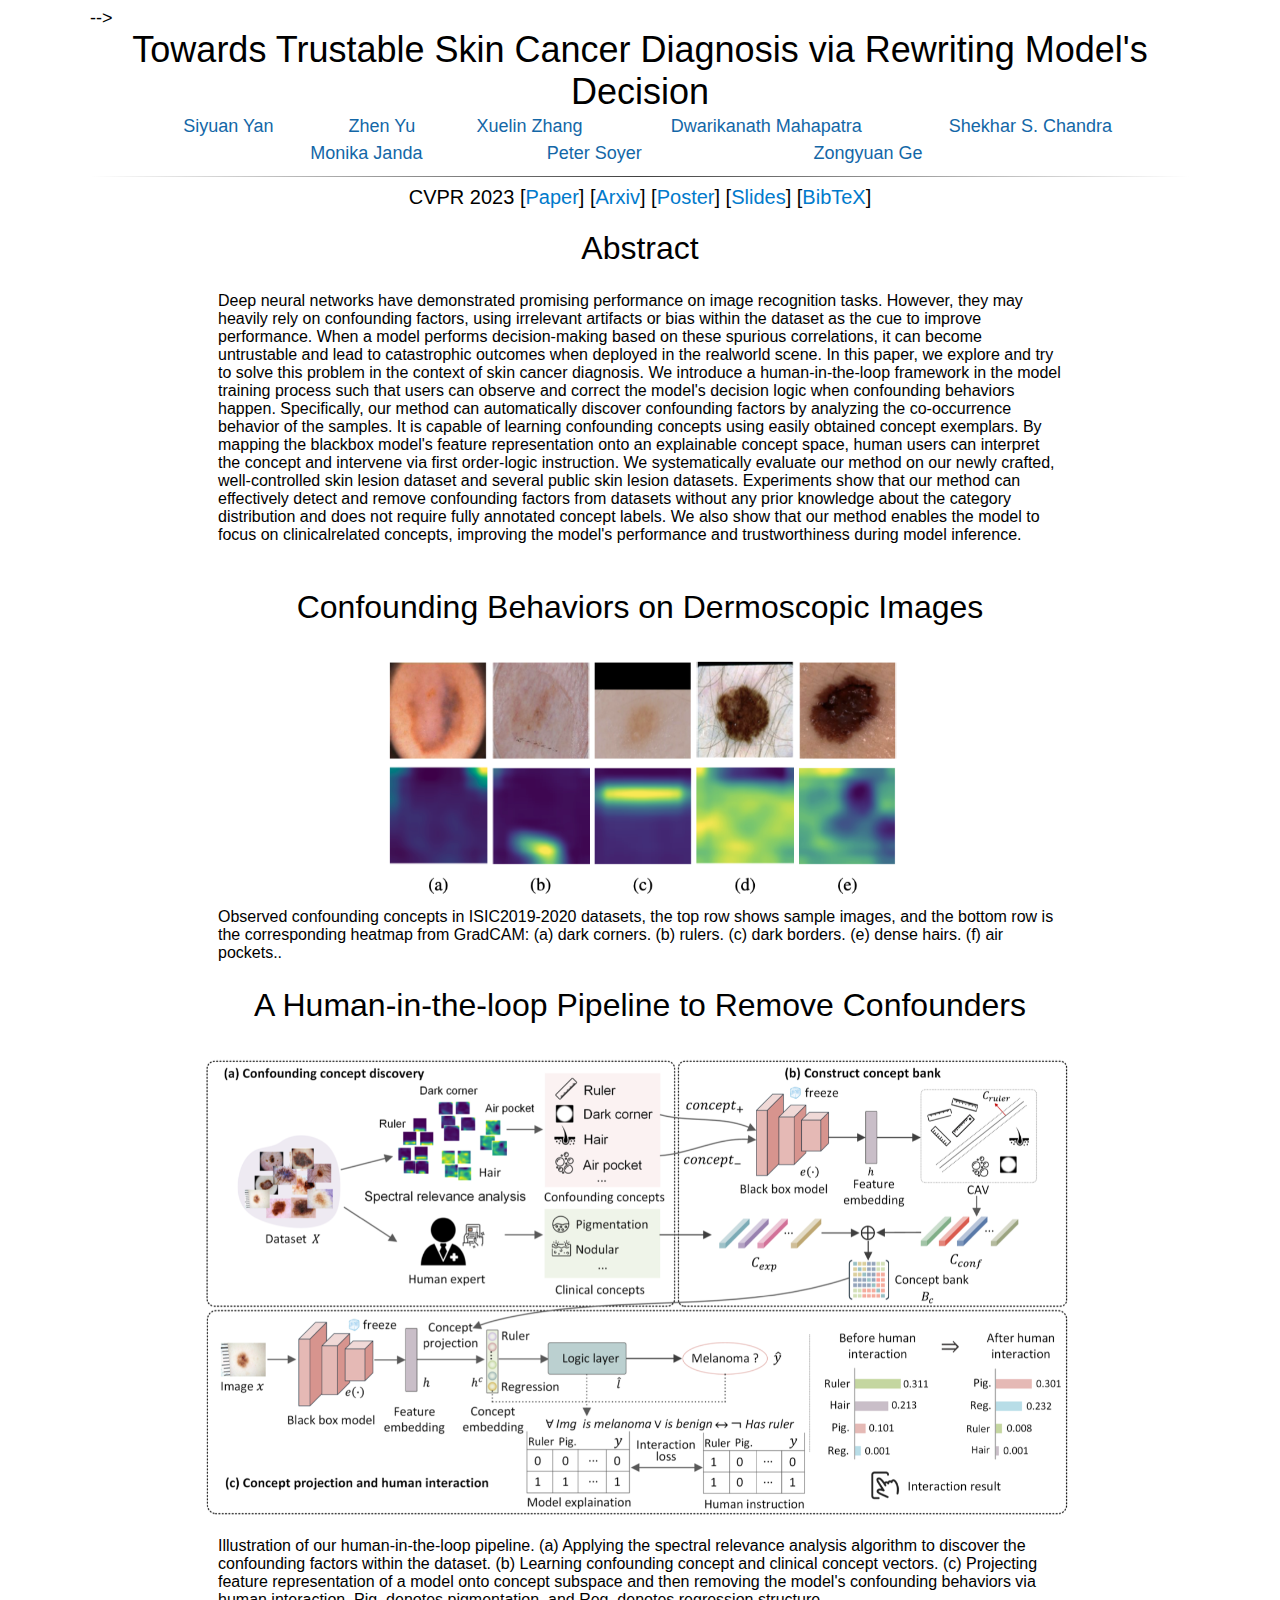
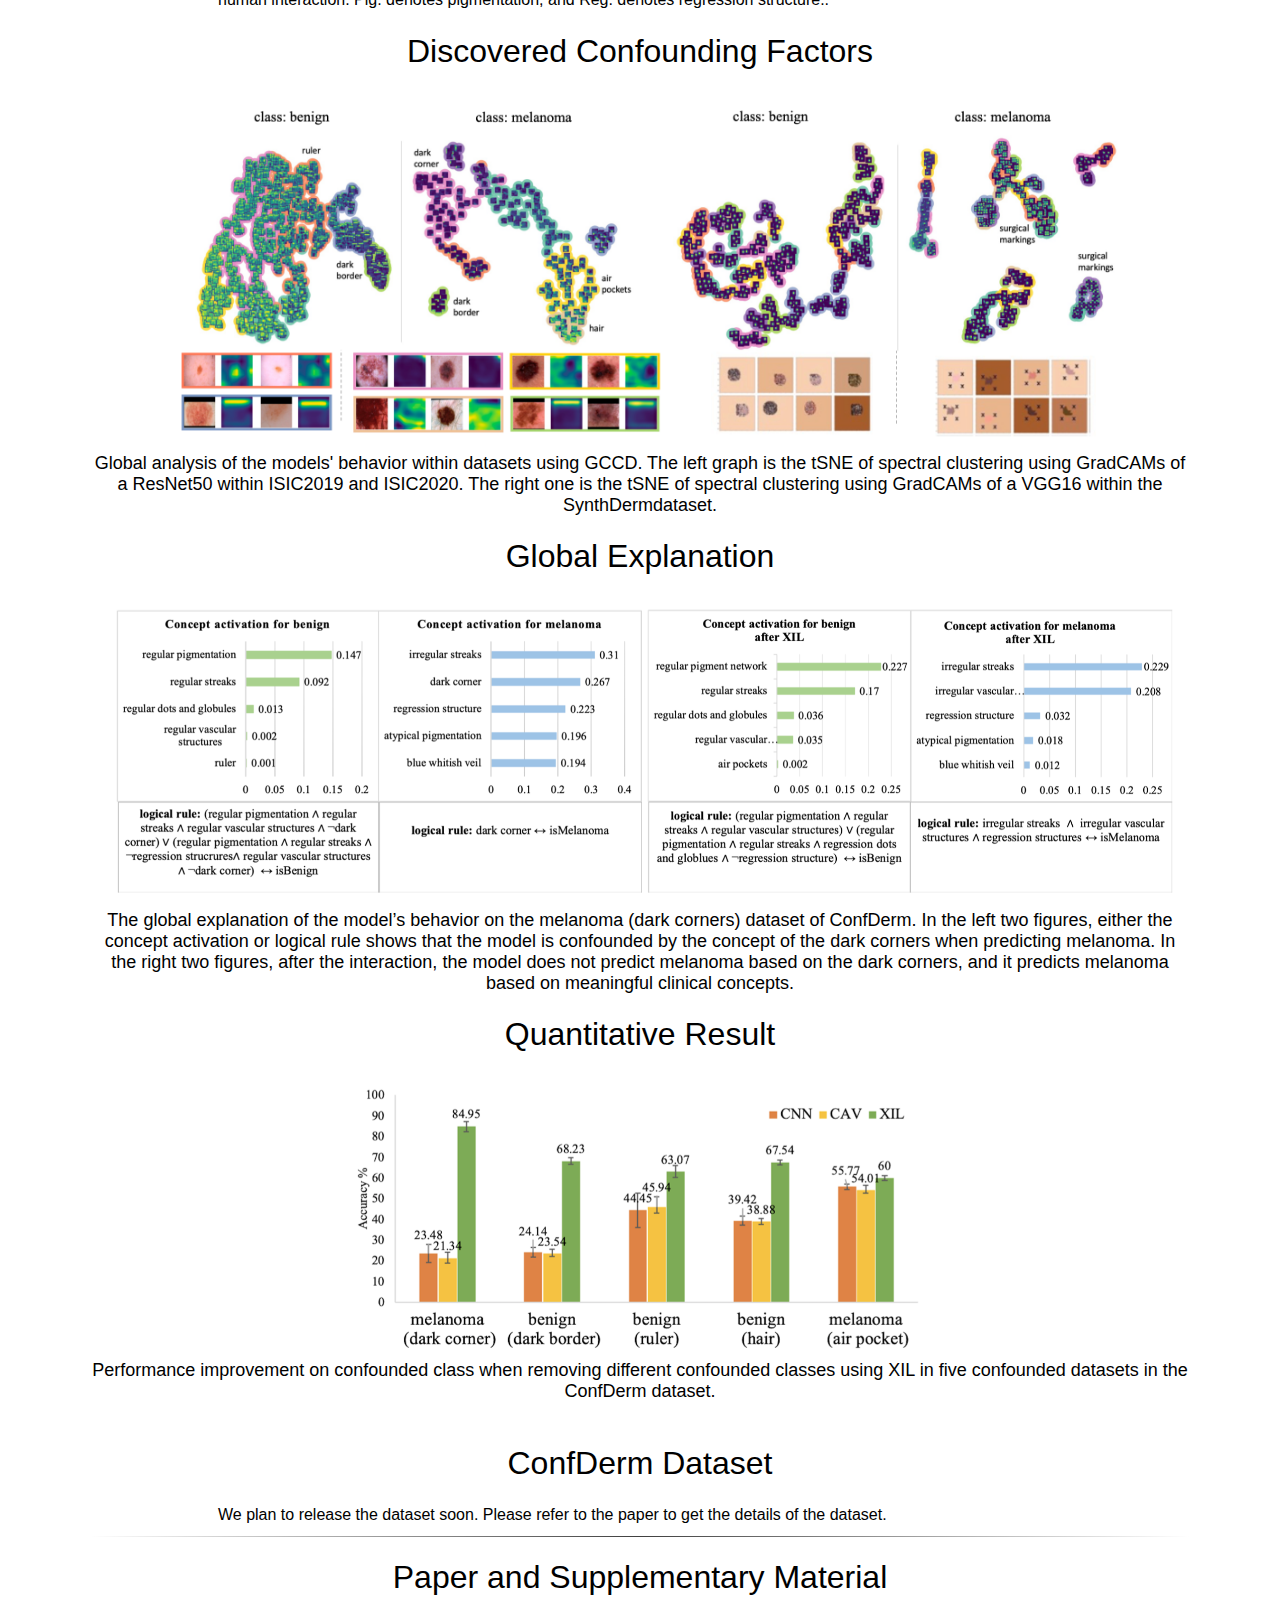
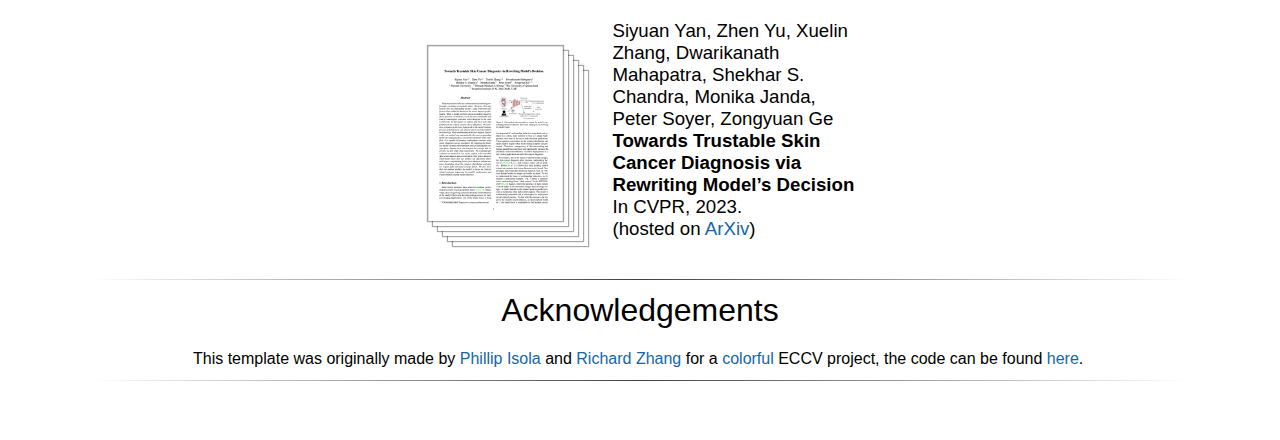
==== projects/trust_derm.html @ 6327bb04 "add" ====
<script src="http://www.google.com/jsapi" type="text/javascript"></script> 
<script type="text/javascript">google.load("jquery", "1.3.2");</script>

<style type="text/css">
	body {
		font-family: "HelveticaNeue-Light", "Helvetica Neue Light", "Helvetica Neue", Helvetica, Arial, "Lucida Grande", sans-serif; 
		font-weight:300;
		font-size:18px;
		margin-left: auto;
		margin-right: auto;
		width: 1100px;
	}
	
	h1 {
		font-size:32px;
		font-weight:300;
	}
	
	.disclaimerbox {
		background-color: #eee;		
		border: 1px solid #eeeeee;
		border-radius: 10px ;
		-moz-border-radius: 10px ;
		-webkit-border-radius: 10px ;
		padding: 20px;
	}

	video.header-vid {
		height: 140px;
		border: 1px solid black;
		border-radius: 10px ;
		-moz-border-radius: 10px ;
		-webkit-border-radius: 10px ;
	}
	
	img.header-img {
		height: 140px;
		border: 1px solid black;
		border-radius: 10px ;
		-moz-border-radius: 10px ;
		-webkit-border-radius: 10px ;
	}
	
	img.rounded {
		border: 1px solid #eeeeee;
		border-radius: 10px ;
		-moz-border-radius: 10px ;
		-webkit-border-radius: 10px ;
	}
	
	a:link,a:visited
	{
		color: #1367a7;
		text-decoration: none;
	}
	a:hover {
		color: #208799;
	}
	
	td.dl-link {
		height: 160px;
		text-align: center;
		font-size: 22px;
	}
	
	.layered-paper-big { /* modified from: http://css-tricks.com/snippets/css/layered-paper/ */
		box-shadow:
		0px 0px 1px 1px rgba(0,0,0,0.35), /* The top layer shadow */
		5px 5px 0 0px #fff, /* The second layer */
		5px 5px 1px 1px rgba(0,0,0,0.35), /* The second layer shadow */
		10px 10px 0 0px #fff, /* The third layer */
		10px 10px 1px 1px rgba(0,0,0,0.35), /* The third layer shadow */
		15px 15px 0 0px #fff, /* The fourth layer */
		15px 15px 1px 1px rgba(0,0,0,0.35), /* The fourth layer shadow */
		20px 20px 0 0px #fff, /* The fifth layer */
		20px 20px 1px 1px rgba(0,0,0,0.35), /* The fifth layer shadow */
		25px 25px 0 0px #fff, /* The fifth layer */
		25px 25px 1px 1px rgba(0,0,0,0.35); /* The fifth layer shadow */
		margin-left: 10px;
		margin-right: 45px;
	}

	.paper-big { /* modified from: http://css-tricks.com/snippets/css/layered-paper/ */
		box-shadow:
		0px 0px 1px 1px rgba(0,0,0,0.35); /* The top layer shadow */

		margin-left: 10px;
		margin-right: 45px;
	}


	.layered-paper { /* modified from: http://css-tricks.com/snippets/css/layered-paper/ */
		box-shadow:
		0px 0px 1px 1px rgba(0,0,0,0.35), /* The top layer shadow */
		5px 5px 0 0px #fff, /* The second layer */
		5px 5px 1px 1px rgba(0,0,0,0.35), /* The second layer shadow */
		10px 10px 0 0px #fff, /* The third layer */
		10px 10px 1px 1px rgba(0,0,0,0.35); /* The third layer shadow */
		margin-top: 5px;
		margin-left: 10px;
		margin-right: 30px;
		margin-bottom: 5px;
	}
	
	.vert-cent {
		position: relative;
		top: 50%;
		transform: translateY(-50%);
	}
	
	hr
	{
		border: 0;
		height: 1px;
		background-image: linear-gradient(to right, rgba(0, 0, 0, 0), rgba(0, 0, 0, 0.75), rgba(0, 0, 0, 0));
	}
</style>

<html>
<head>
	<title>Trust_Derm</title>

	
<!-- 	<meta content=" " property="og:description">
	<meta content=" " property="og:image">
	<meta content="SLT-Net" property="twitter:title">
	<meta content=" " property="twitter:description">
	<meta content=" " property="twitter:image">
	<meta property="og:type" content="website">
	<meta content="summary_large_image" name="twitter:card">
	<meta content="width=device-width, initial-scale=1" name="viewport">
	<link href="https://uploads-ssl.webflow.com/51e0d73d83d06baa7a00000f/css/matthewtancik.webflow.61cd4525b.min.css"
		rel="stylesheet" type="text/css">
 -->


<!-- 	<meta property="og:image" content="Path to my teaser.png"/> <!-- Facebook automatically scrapes this. Go to https://developers.facebook.com/tools/debug/ if you update and want to force Facebook to rescrape. -->

	<meta property="twitter:title" content="Towards Trustable Skin Cancer Diagnosis via Rewriting Model's Decision." />
	<meta property="twitter:description" content="A human-in-the-loop framework for trustworthy skin cancer diagnosis." /> -->
	<!-- Get from Google Analytics -->
	<!-- Global site tag (gtag.js) - Google Analytics -->
	<script async src=""></script> 
	<script>
		window.dataLayer = window.dataLayer || [];
		function gtag(){dataLayer.push(arguments);}
		gtag('js', new Date());

		gtag('config', 'UA-75863369-6');
	</script>
</head>

<body>
	<br>
	<center>
		<span style="font-size:36px">Towards Trustable Skin Cancer Diagnosis via Rewriting Model's Decision</span>
		<table align=center width=1000px>
			<table align=center width=1000px>
				<tr>
					<td align=center width=20px>
						<center>
							<span style="font-size:18px"><a href="https://scholar.google.com.au/citations?view_op=list_works&hl=en&hl=en&user=GaHzugoAAAAJ">Siyuan Yan</a></span>
						</center>
					</td>
					<td align=center width=20px>
						<center>
							<span style="font-size:18px"><a href="https://scholar.google.com/citations?user=9keYqYsAAAAJ&hl=en">Zhen Yu</a></span>
						</center>
					</td>
					<td align=center width=20px>
						<center>
							<span style="font-size:18px"><a href="https://www.researchgate.net/profile/Xuelin-Zhang-12">Xuelin Zhang</a></span>
						</center>
					</td>
					<td align=center width=20px>
						<center>
							<span style="font-size:18px"><a href="https://scholar.google.com.au/citations?user=j5K7HPoAAAAJ&hl=en">Dwarikanath Mahapatra</a></span>
						</center>
					</td>
					<td align=center width=20px>
						<center>
							<span style="font-size:18px"><a href="https://scholar.google.com.au/citations?user=tKe_olQAAAAJ&hl=en">Shekhar S. Chandra</a></span>
						</center>
					</td>
				</tr>
			</table>
			<table align=center width=800>
				<tr>
					<td align=center width=20px>
						<center>
							<span style="font-size:18px"><a href="https://scholar.google.com.au/citations?user=dJmvfEMAAAAJ&hl=en">Monika Janda</a></span>
						</center>
					</td>
						<td align=center width=20px>
						<center>
							<span style="font-size:18px"><a href="https://scholar.google.com.au/citations?user=PyM9YoAAAAAJ&hl=en">Peter Soyer</a></span>
						</c
					</td>
					<td align=center width=20px>
						<center>
							<span style="font-size:18px"><a href="https://scholar.google.com.au/citations?user=Q0gUrcIAAAAJ&hl=en">Zongyuan Ge</a></span>
						</center>
					</td>				
				</tr>
			</table>
				<hr>


		<!--------------------- links --------------------->
    <div class="gap-10"></div>

 <!--    <center>
    <span style="font-size:20px">
      <b>CVPR 2023</b>

      [<a href="https://arxiv.org/pdf/2303.00885.pdf" target="_blank" style=" color:#007acc">Paper</a>]
      [<a href="https://arxiv.org/pdf/2303.00885.pdf" target="_blank" style=" color:#007acc">Arxiv</a>]

      [<a href=" " target="_blank"style=" color:#007acc">Poster</a>]

      [<a href=""target="_blank"style=" color:#007acc">Slides</a>]

      [<a href="" target="_blank" style=" color:#007acc">BibTeX</a>]


    </span>
    <div class="gap-20"></div>
    </center> -->
<style>
    .gap {
        margin-right: 0px;
    }
</style>
    
    
    <center>
    <span style="font-size:20px">
      <b>CVPR 2023</b>
       <span class="gap"></span>
      [<a href="https://arxiv.org/pdf/2303.00885.pdf" target="_blank" style="color:#007acc">Paper</a>]
   <span class="gap"></span>
      [<a href="https://arxiv.org/pdf/2303.00885.pdf" target="_blank" style="color:#007acc">Arxiv</a>]
       <span class="gap"></span>
      [<a href="" target="_blank" style="color:#007acc">Poster</a>]
       <span class="gap"></span>
      [<a href="" target="_blank" style="color:#007acc">Slides</a>]
       <span class="gap"></span>
       [<a href="./resources/bibtex.txt" target="_blank" style=" color:#007acc">BibTeX</a>]
    </span>
    <div class=".gap"></div>
</center>



	</center>



	<table align=center width=850px>
		<center><h1>Abstract</h1></center>
		<tr>
			<td>
				Deep neural networks have demonstrated promising performance on image recognition tasks. However, they may
				heavily rely on confounding factors, using irrelevant artifacts or bias within the dataset as the cue to improve performance. When a model performs decision-making based on
				these spurious correlations, it can become untrustable and
				lead to catastrophic outcomes when deployed in the realworld scene. In this paper, we explore and try to solve this
				problem in the context of skin cancer diagnosis. We introduce a human-in-the-loop framework in the model training
				process such that users can observe and correct the model's
				decision logic when confounding behaviors happen. Specifically, our method can automatically discover confounding
				factors by analyzing the co-occurrence behavior of the samples. It is capable of learning confounding concepts using
				easily obtained concept exemplars. By mapping the blackbox model's feature representation onto an explainable concept space, human users can interpret the concept and intervene via first order-logic instruction. We systematically
				evaluate our method on our newly crafted, well-controlled
				skin lesion dataset and several public skin lesion datasets.
				Experiments show that our method can effectively detect
				and remove confounding factors from datasets without any
				prior knowledge about the category distribution and does
				not require fully annotated concept labels. We also show
				that our method enables the model to focus on clinicalrelated concepts, improving the model's performance and
				trustworthiness during model inference.
			</td>
		</tr>
	</table>
	<br>


	<center><h1>Confounding Behaviors on Dermoscopic Images</h1></center>
	<center>
		<table align=center width=850px>
			<tr>
				<td width=260px>
					<center>
						<img class="round" style="width:550px" src="./images/motivation.png"/>
					</center>
				</td>
			</tr>
		</table>
		<table align=center width=850px>
			<tr>
				<td>
				Observed confounding concepts in ISIC2019-2020 datasets, the top row shows sample images, and the bottom row is the corresponding heatmap from GradCAM: (a) dark corners. (b) rulers. (c) dark borders. (e) dense hairs. (f) air pockets..	
				</td>
			</tr>
		</table>
	</center>

	<center><h1>A Human-in-the-loop Pipeline to Remove Confounders</h1></center>
	<center>
		<table align=center width=850px>
			<tr>
				<td width=260px>
					<center>
						<img class="round" style="width:900px" src="./images/method.png"/>
					</center>
				</td>
			</tr>
		</table>
		<table align=center width=850px>
			<tr>
				<td>
				Illustration of our human-in-the-loop pipeline. (a) Applying the spectral relevance analysis algorithm to discover the confounding factors within the dataset. (b) Learning confounding concept and clinical concept vectors. (c) Projecting feature representation of a model onto concept subspace and then removing the model's confounding behaviors via human interaction. Pig. denotes pigmentation, and Reg. denotes regression structure..	
				</td>
			</tr>
		</table>
	</center>
	
	<center><h1>Discovered Confounding Factors</h1></center>
	<center>
		<table align=center width=850px>
			<tr>
				<td width=260px>
					<center>
						<img class="round" style="width:1000px" src="./images/gcdd1.png"/>
					</center>
				</td>
			</tr>
		</table>
			<tr>
				<td>
				Global analysis of the models' behavior within datasets using GCCD. The left graph is the tSNE of spectral clustering using GradCAMs of a ResNet50 within ISIC2019 and ISIC2020. The right one is the tSNE of spectral clustering using GradCAMs of a VGG16 within the SynthDermdataset.
				</td>
			</tr>

	</center>


		<center><h1>Global Explanation</h1></center>
	<center>
		<table align=center width=850px>
			<tr>
				<td width=260px>
					<center>
						<img class="round" style="width:1100px" src="./images/exp1.png"/>
					</center>
				</td>
			</tr>
		</table>
			<tr>
				<td>
				The global explanation of the model’s behavior on the melanoma (dark corners) dataset of ConfDerm. In the left two figures, either the concept activation or logical rule shows that the model is confounded by the concept of the dark corners when predicting melanoma. In the right two figures, after the interaction, the model does not predict melanoma based on the dark corners, and it predicts melanoma based on meaningful clinical concepts.
				</td>
			</tr>

	</center>

		<center><h1>Quantitative Result</h1></center>
	<center>
		<table align=center width=750px>
			<tr>
				<td width=260px>
					<center>
						<img class="round" style="width:600px" src="./images/exp2.png"/>
					</center>
				</td>
			</tr>
		</table>
			<tr>
				<td>
				Performance improvement on confounded class when removing different confounded classes using XIL in five confounded datasets in the ConfDerm dataset.
				</td>
			</tr>

	</center>





	<br>
<!-- 	<hr> -->
	<center><h1>ConfDerm Dataset</h1></center>
		</table>
		<table align=center width=850px>
			<tr>
				<td>
					 We plan to release the dataset soon. Please refer to the paper to get the details of the dataset.
				</td>
			</tr>
		</table>
	</center>

<hr>

	<table align=center width=450px>
		<center><h1>Paper and Supplementary Material</h1></center>
		<tr>
			<td><a href=""><img class="layered-paper-big" style="height:175px" src="./resources/paper.png"/></a></td>
			<td><span style="font-size:14pt">Siyuan Yan, Zhen Yu, Xuelin Zhang, Dwarikanath Mahapatra, Shekhar S. Chandra, Monika Janda, Peter Soyer, Zongyuan Ge<br>
				<b>Towards Trustable Skin Cancer Diagnosis via Rewriting Model’s Decision</b><br>
				In CVPR, 2023.<br>
				(hosted on <a href="https://arxiv.org/pdf/2303.00885.pdf">ArXiv</a>)<br>
				<!-- (<a href="./resources/camera-ready.pdf">camera ready</a>)<br> -->
				<span style="font-size:4pt"><a href=""><br></a>
				</span>
			</td>
		</tr>
	</table>
	<br>


<hr>
	<table align=center width=900px>
		<tr>
			<td width=400px>
				<left>
					<center><h1>Acknowledgements</h1></center>
					This template was originally made by <a href="http://web.mit.edu/phillipi/">Phillip Isola</a> and <a href="http://richzhang.github.io/">Richard Zhang</a> for a <a href="http://richzhang.github.io/colorization/">colorful</a> ECCV project, the code can be found <a href="https://github.com/richzhang/webpage-template">here</a>.
				</left>
			</td>
		</tr>
	</table>
	
	<hr>	
	<br>

<br>
</body>
</html>
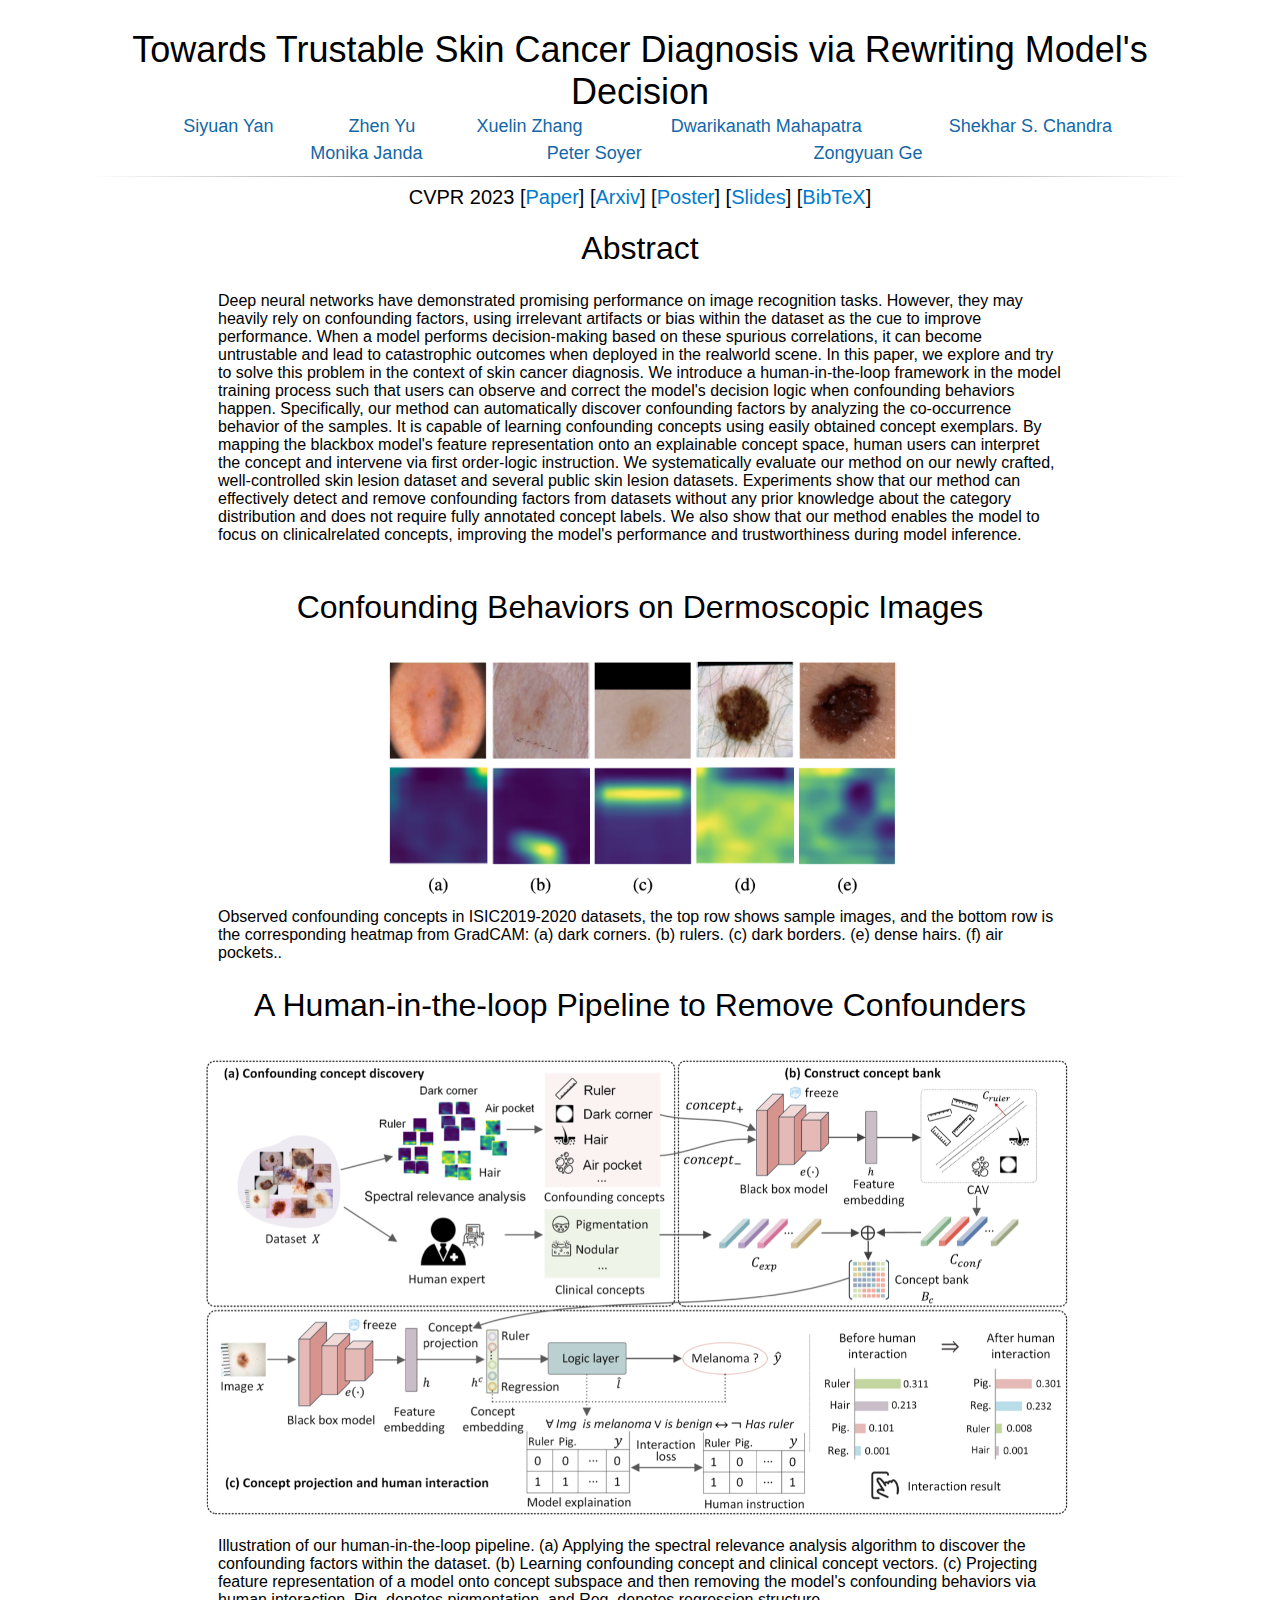
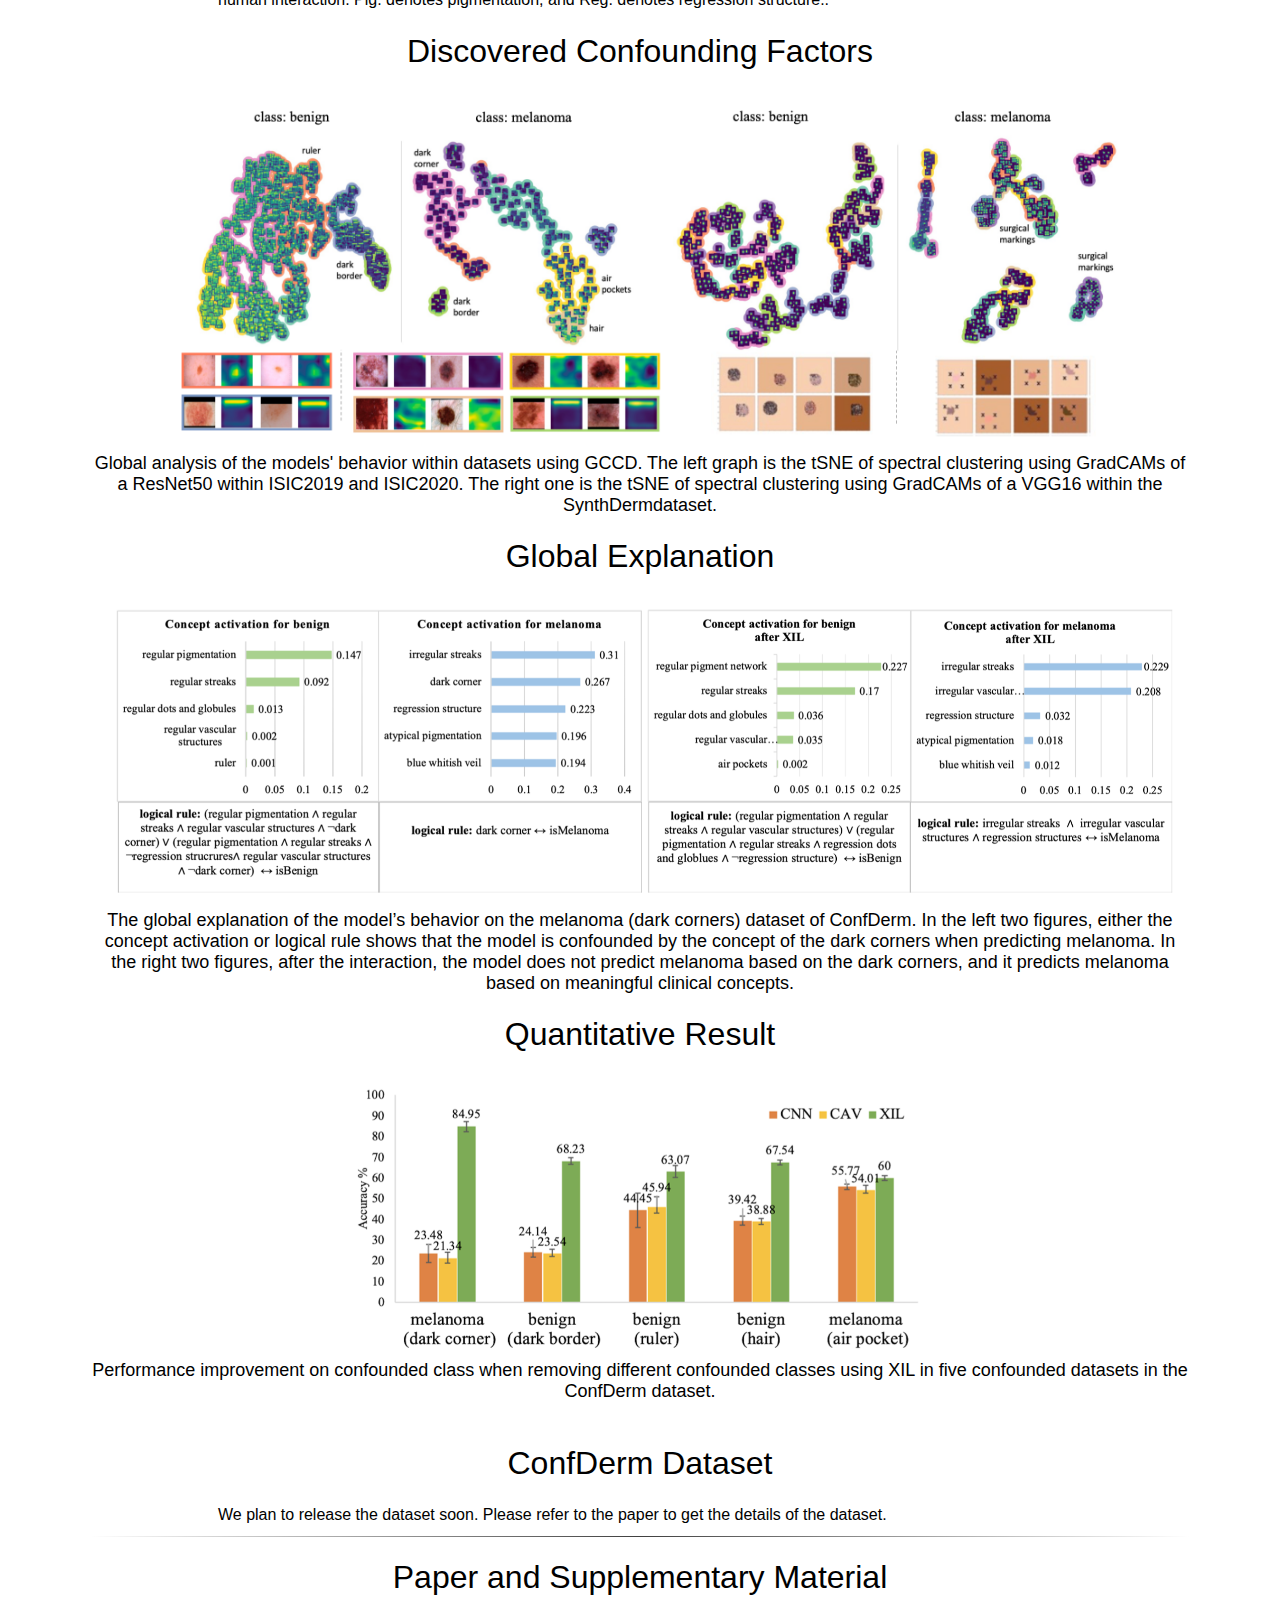
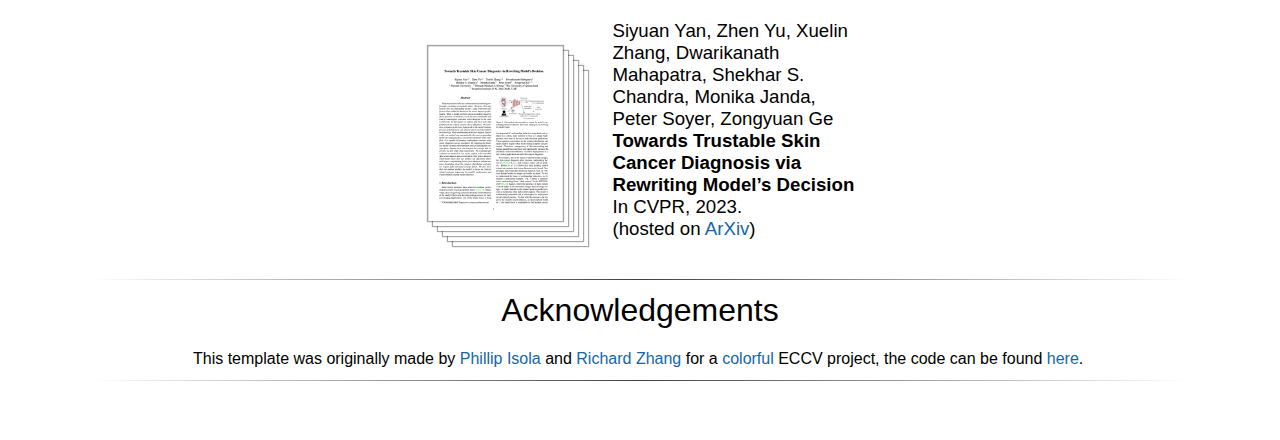
==== commit a9d70db7: "add" ====
--- a/projects/trust_derm.html
+++ b/projects/trust_derm.html
@@ -121,23 +121,13 @@
 	<title>Trust_Derm</title>
 
 	
-<!-- 	<meta content=" " property="og:description">
-	<meta content=" " property="og:image">
-	<meta content="SLT-Net" property="twitter:title">
-	<meta content=" " property="twitter:description">
-	<meta content=" " property="twitter:image">
-	<meta property="og:type" content="website">
-	<meta content="summary_large_image" name="twitter:card">
-	<meta content="width=device-width, initial-scale=1" name="viewport">
-	<link href="https://uploads-ssl.webflow.com/51e0d73d83d06baa7a00000f/css/matthewtancik.webflow.61cd4525b.min.css"
-		rel="stylesheet" type="text/css">
- -->
+
 
 
 <!-- 	<meta property="og:image" content="Path to my teaser.png"/> <!-- Facebook automatically scrapes this. Go to https://developers.facebook.com/tools/debug/ if you update and want to force Facebook to rescrape. -->
 
 	<meta property="twitter:title" content="Towards Trustable Skin Cancer Diagnosis via Rewriting Model's Decision." />
-	<meta property="twitter:description" content="A human-in-the-loop framework for trustworthy skin cancer diagnosis." /> -->
+	<meta property="twitter:description" content="A human-in-the-loop framework for trustworthy skin cancer diagnosis." /> 
 	<!-- Get from Google Analytics -->
 	<!-- Global site tag (gtag.js) - Google Analytics -->
 	<script async src=""></script> 
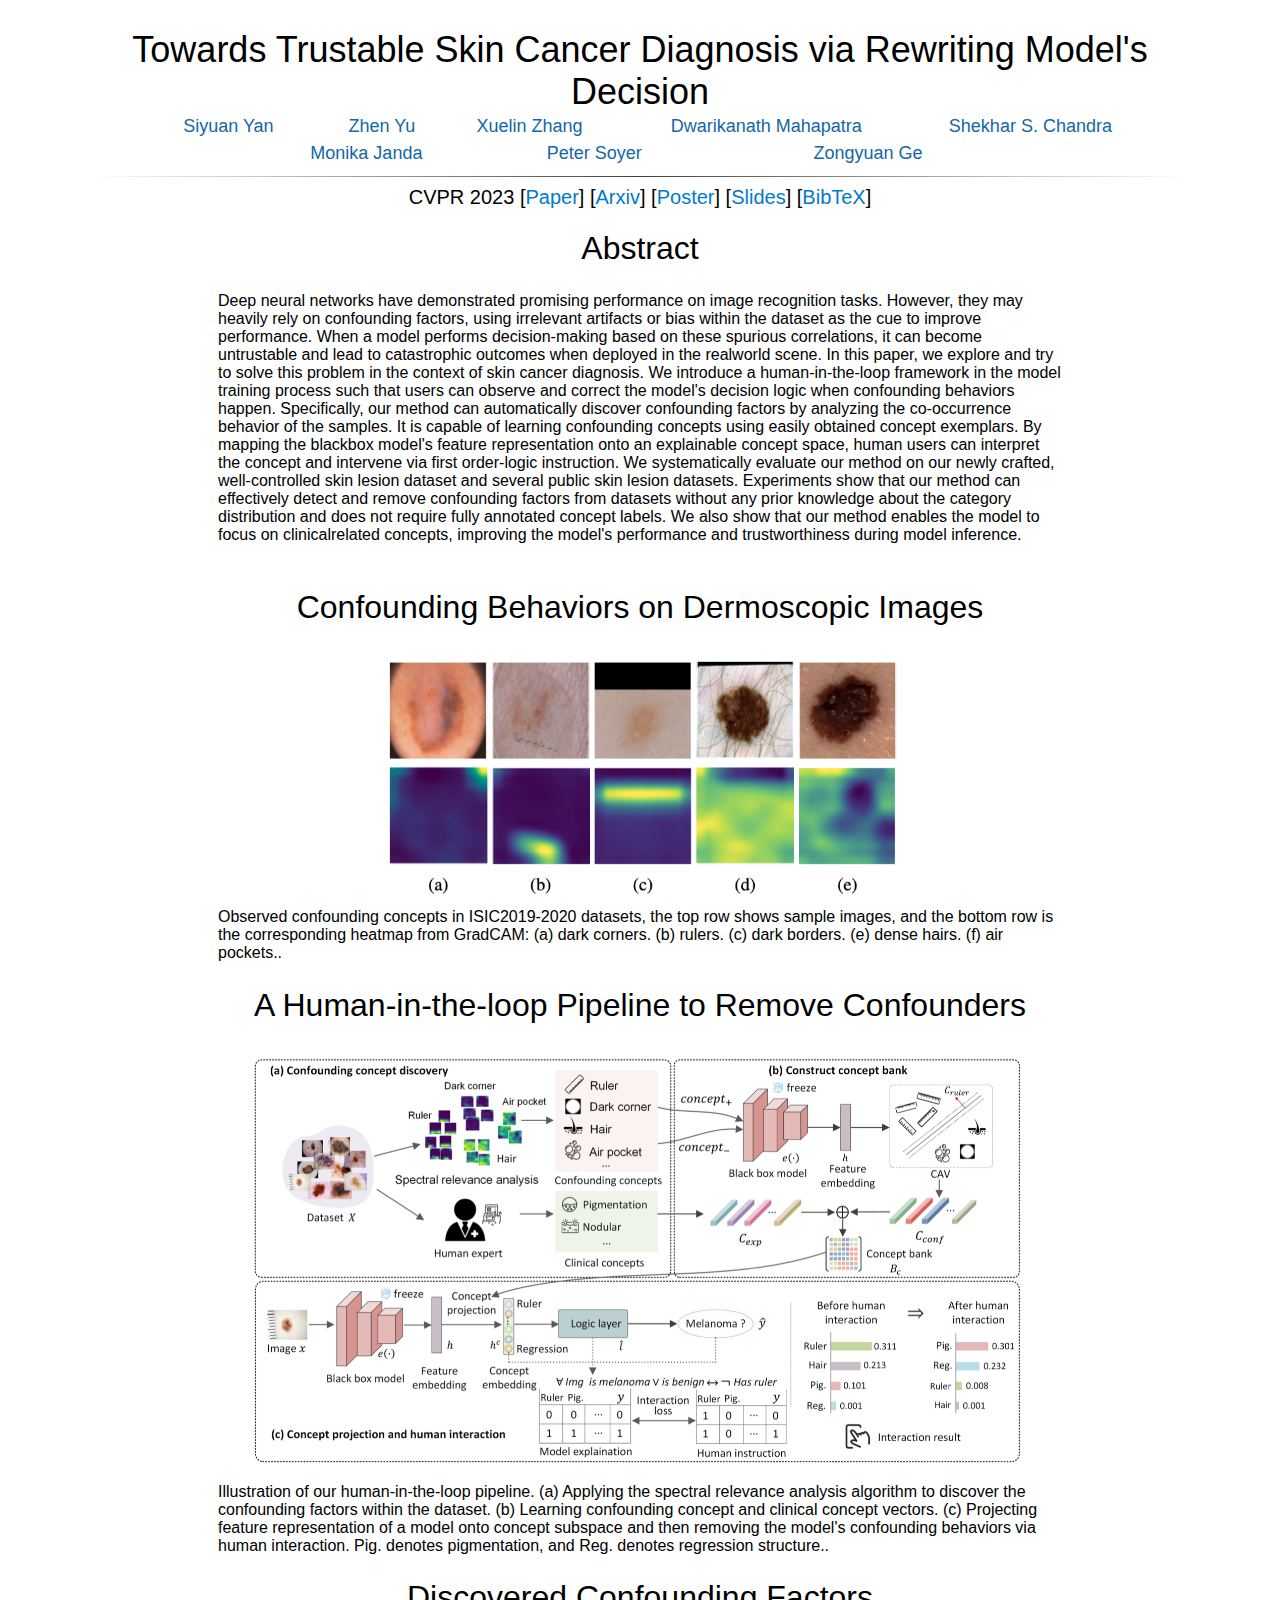
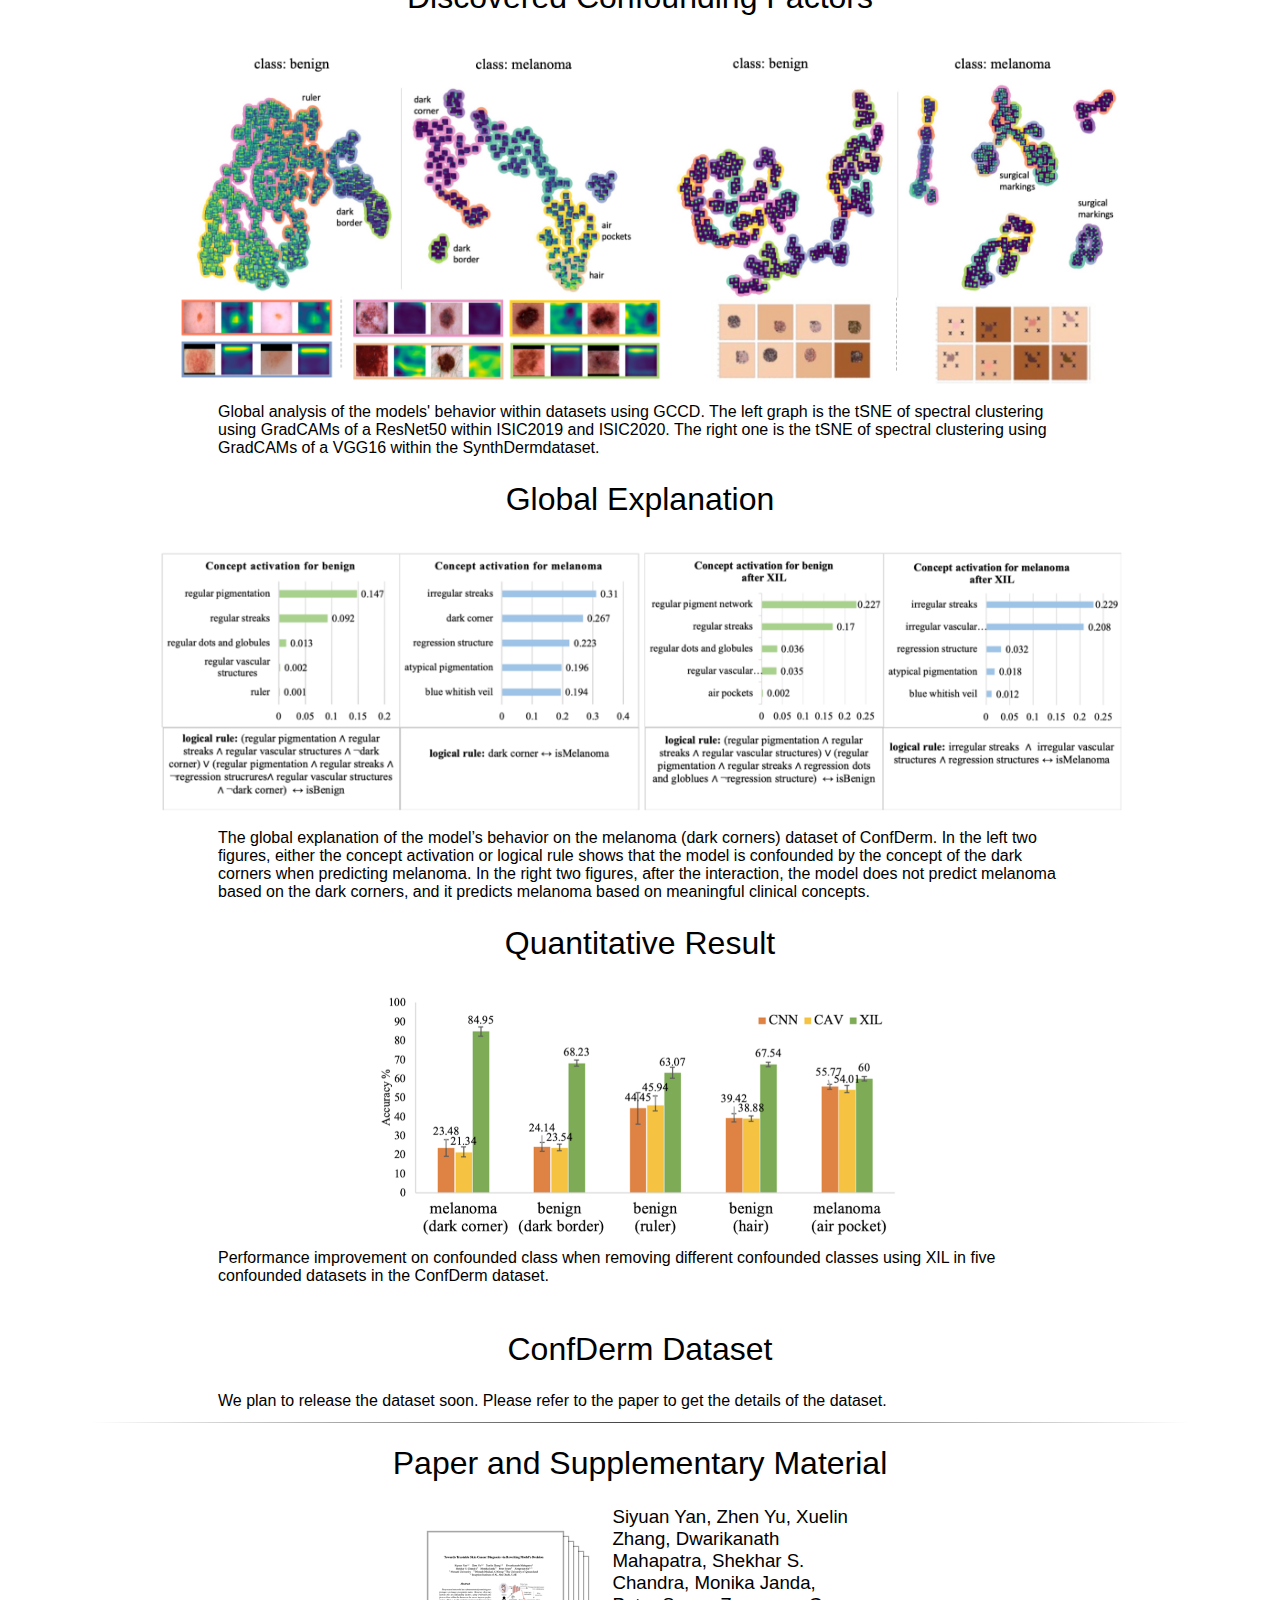
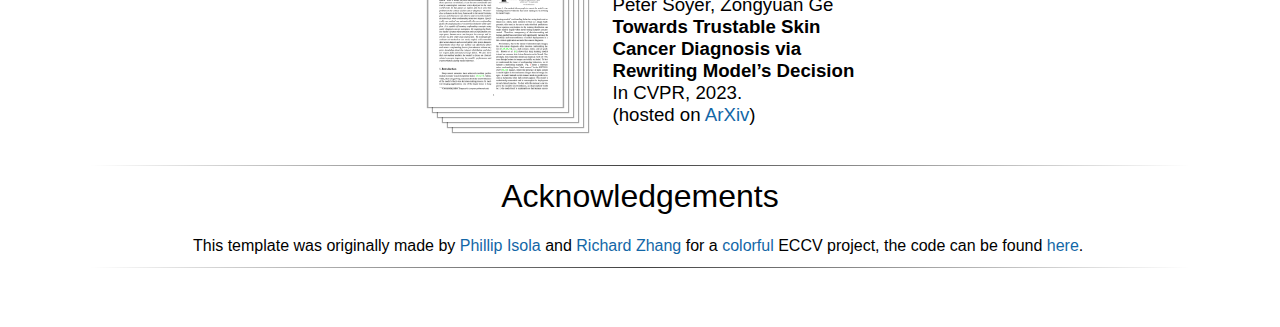
==== commit 0b327575: "add" ====
--- a/projects/trust_derm.html
+++ b/projects/trust_derm.html
@@ -119,10 +119,6 @@
 <html>
 <head>
 	<title>Trust_Derm</title>
-
-	
-
-
 
 <!-- 	<meta property="og:image" content="Path to my teaser.png"/> <!-- Facebook automatically scrapes this. Go to https://developers.facebook.com/tools/debug/ if you update and want to force Facebook to rescrape. -->
 
@@ -299,7 +295,7 @@
 			<tr>
 				<td width=260px>
 					<center>
-						<img class="round" style="width:900px" src="./images/method.png"/>
+						<img class="round" style="width:800px" src="./images/method.png"/>
 					</center>
 				</td>
 			</tr>
@@ -324,11 +320,13 @@
 				</td>
 			</tr>
 		</table>
+		<table align=center width=850px>
 			<tr>
 				<td>
 				Global analysis of the models' behavior within datasets using GCCD. The left graph is the tSNE of spectral clustering using GradCAMs of a ResNet50 within ISIC2019 and ISIC2020. The right one is the tSNE of spectral clustering using GradCAMs of a VGG16 within the SynthDermdataset.
 				</td>
 			</tr>
+			</table>
 
 	</center>
 
@@ -339,17 +337,18 @@
 			<tr>
 				<td width=260px>
 					<center>
-						<img class="round" style="width:1100px" src="./images/exp1.png"/>
+						<img class="round" style="width:1000px" src="./images/exp1.png"/>
 					</center>
 				</td>
 			</tr>
 		</table>
+			<table align=center width=850px>
 			<tr>
 				<td>
 				The global explanation of the model’s behavior on the melanoma (dark corners) dataset of ConfDerm. In the left two figures, either the concept activation or logical rule shows that the model is confounded by the concept of the dark corners when predicting melanoma. In the right two figures, after the interaction, the model does not predict melanoma based on the dark corners, and it predicts melanoma based on meaningful clinical concepts.
 				</td>
 			</tr>
-
+</table>
 	</center>
 
 		<center><h1>Quantitative Result</h1></center>
@@ -358,16 +357,18 @@
 			<tr>
 				<td width=260px>
 					<center>
-						<img class="round" style="width:600px" src="./images/exp2.png"/>
+						<img class="round" style="width:550px" src="./images/exp2.png"/>
 					</center>
 				</td>
 			</tr>
 		</table>
+			<table align=center width=850px>
 			<tr>
 				<td>
 				Performance improvement on confounded class when removing different confounded classes using XIL in five confounded datasets in the ConfDerm dataset.
 				</td>
 			</tr>
+			</table>
 
 	</center>
 
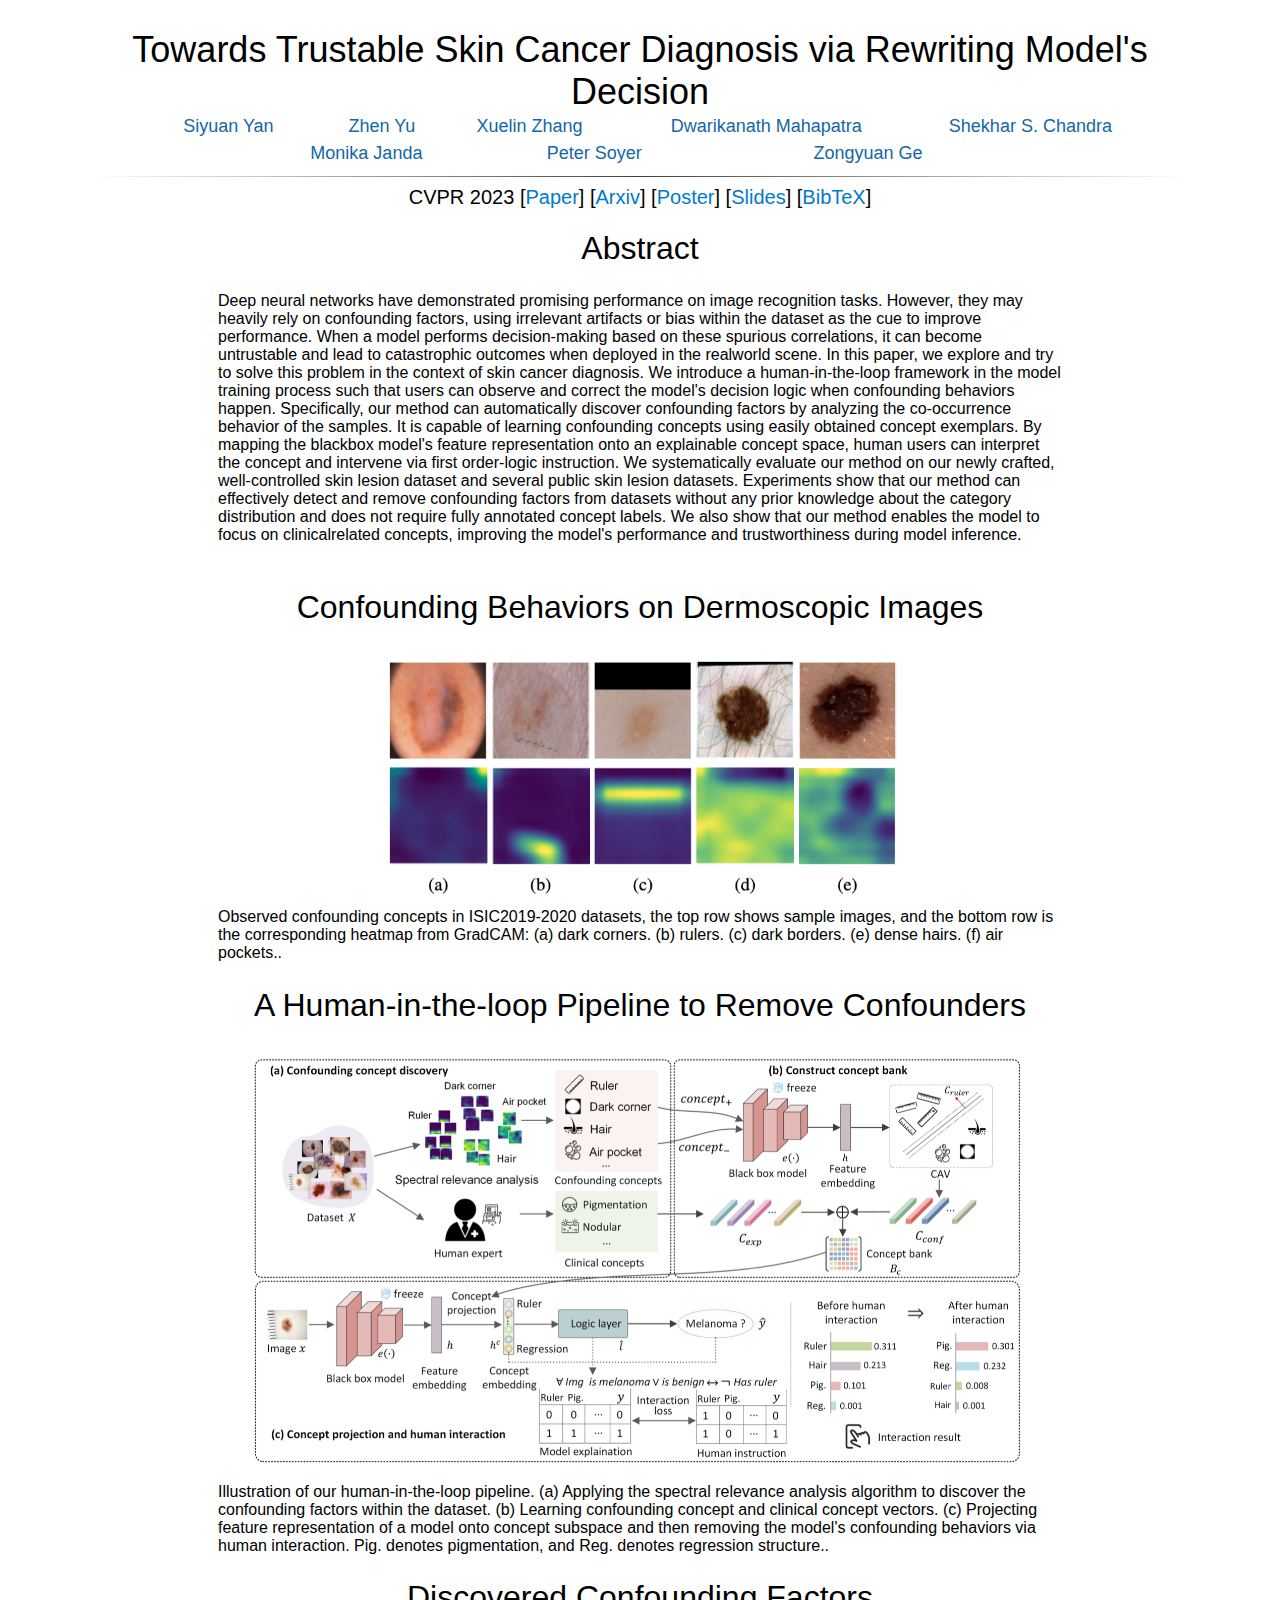
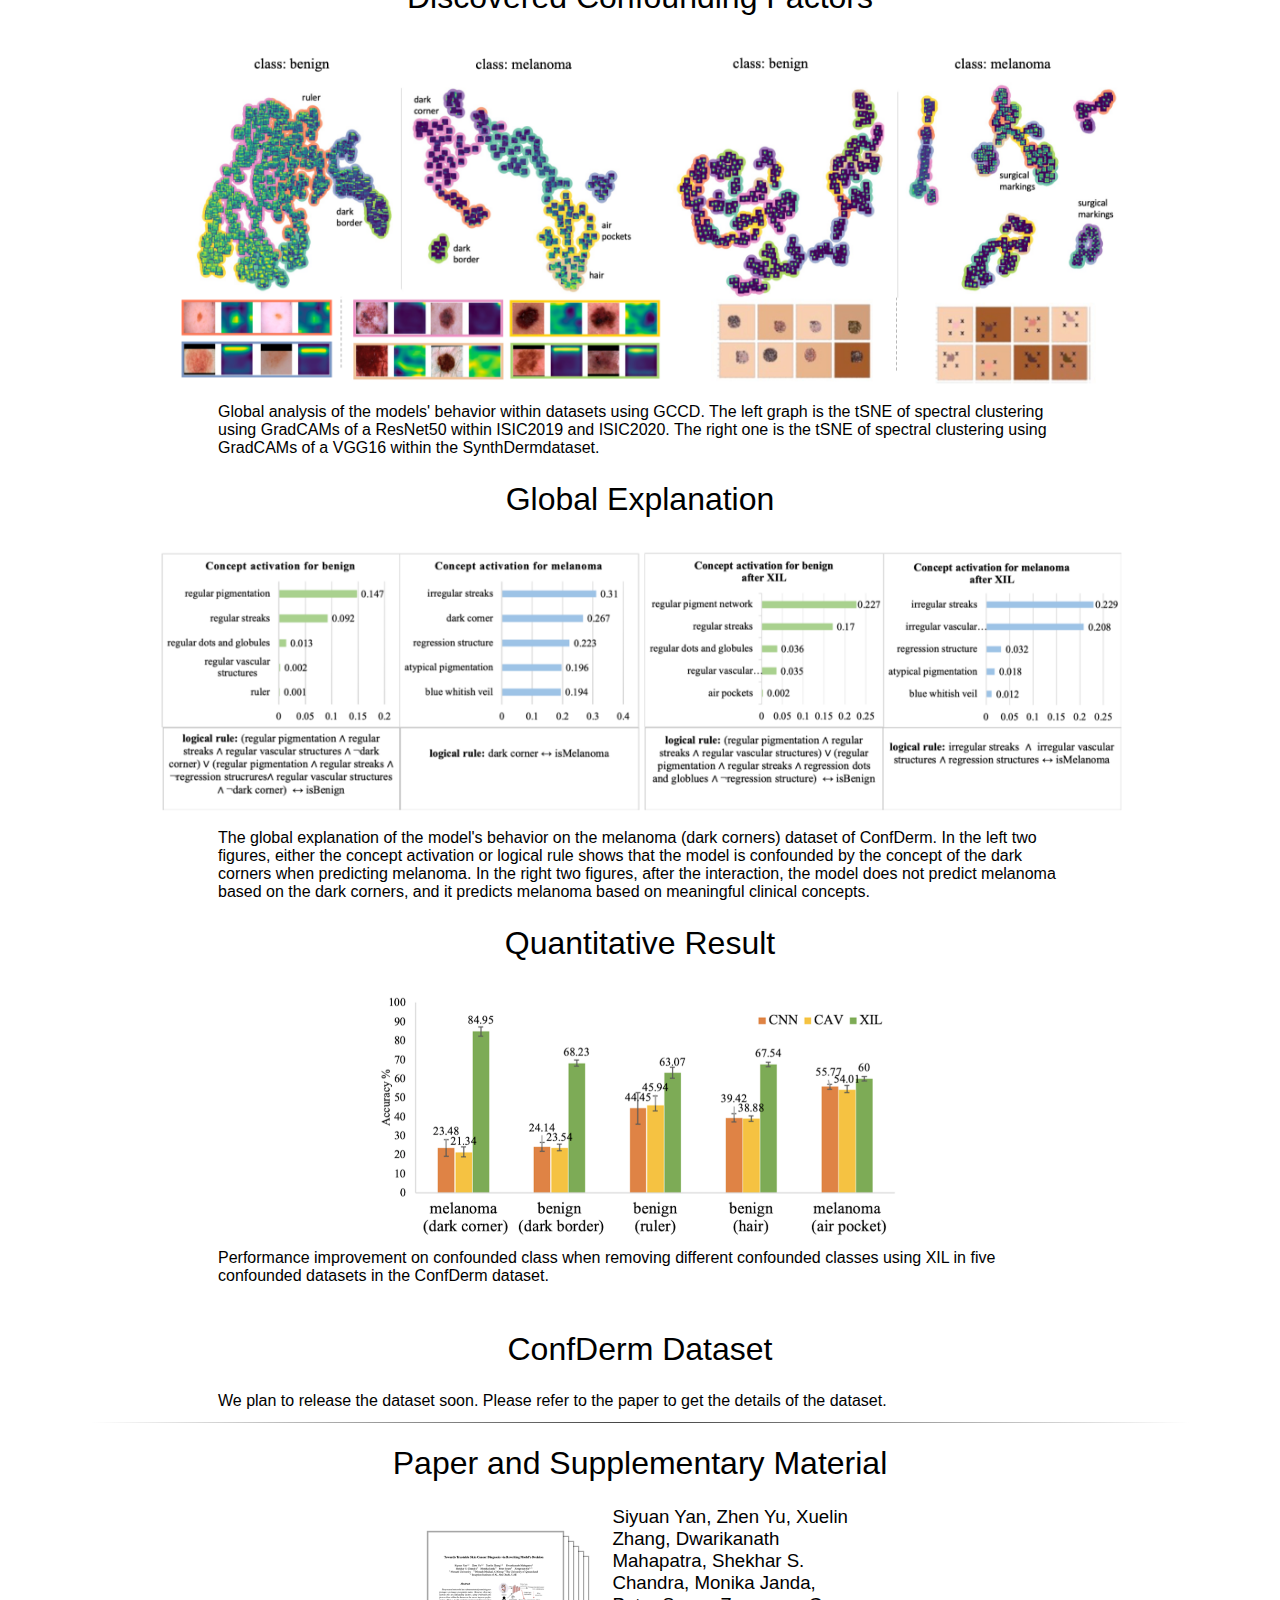
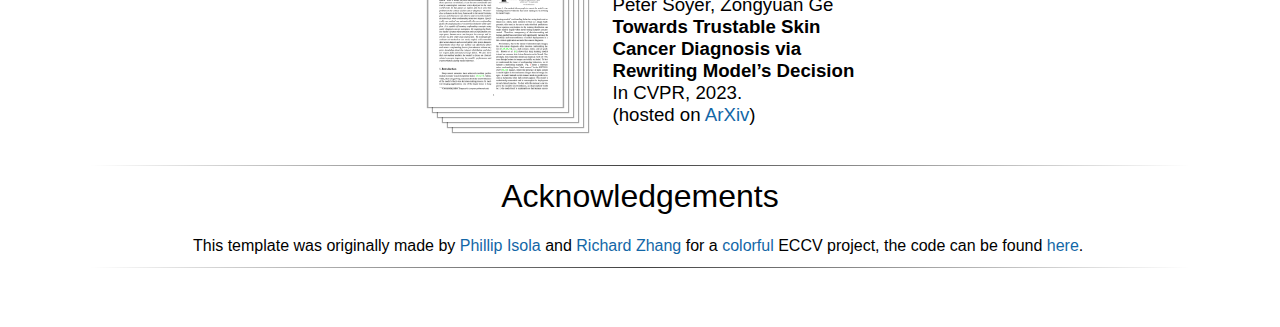
==== commit 3f8abb6b: "add" ====
--- a/projects/trust_derm.html
+++ b/projects/trust_derm.html
@@ -345,7 +345,7 @@
 			<table align=center width=850px>
 			<tr>
 				<td>
-				The global explanation of the model’s behavior on the melanoma (dark corners) dataset of ConfDerm. In the left two figures, either the concept activation or logical rule shows that the model is confounded by the concept of the dark corners when predicting melanoma. In the right two figures, after the interaction, the model does not predict melanoma based on the dark corners, and it predicts melanoma based on meaningful clinical concepts.
+				The global explanation of the model's behavior on the melanoma (dark corners) dataset of ConfDerm. In the left two figures, either the concept activation or logical rule shows that the model is confounded by the concept of the dark corners when predicting melanoma. In the right two figures, after the interaction, the model does not predict melanoma based on the dark corners, and it predicts melanoma based on meaningful clinical concepts.
 				</td>
 			</tr>
 </table>
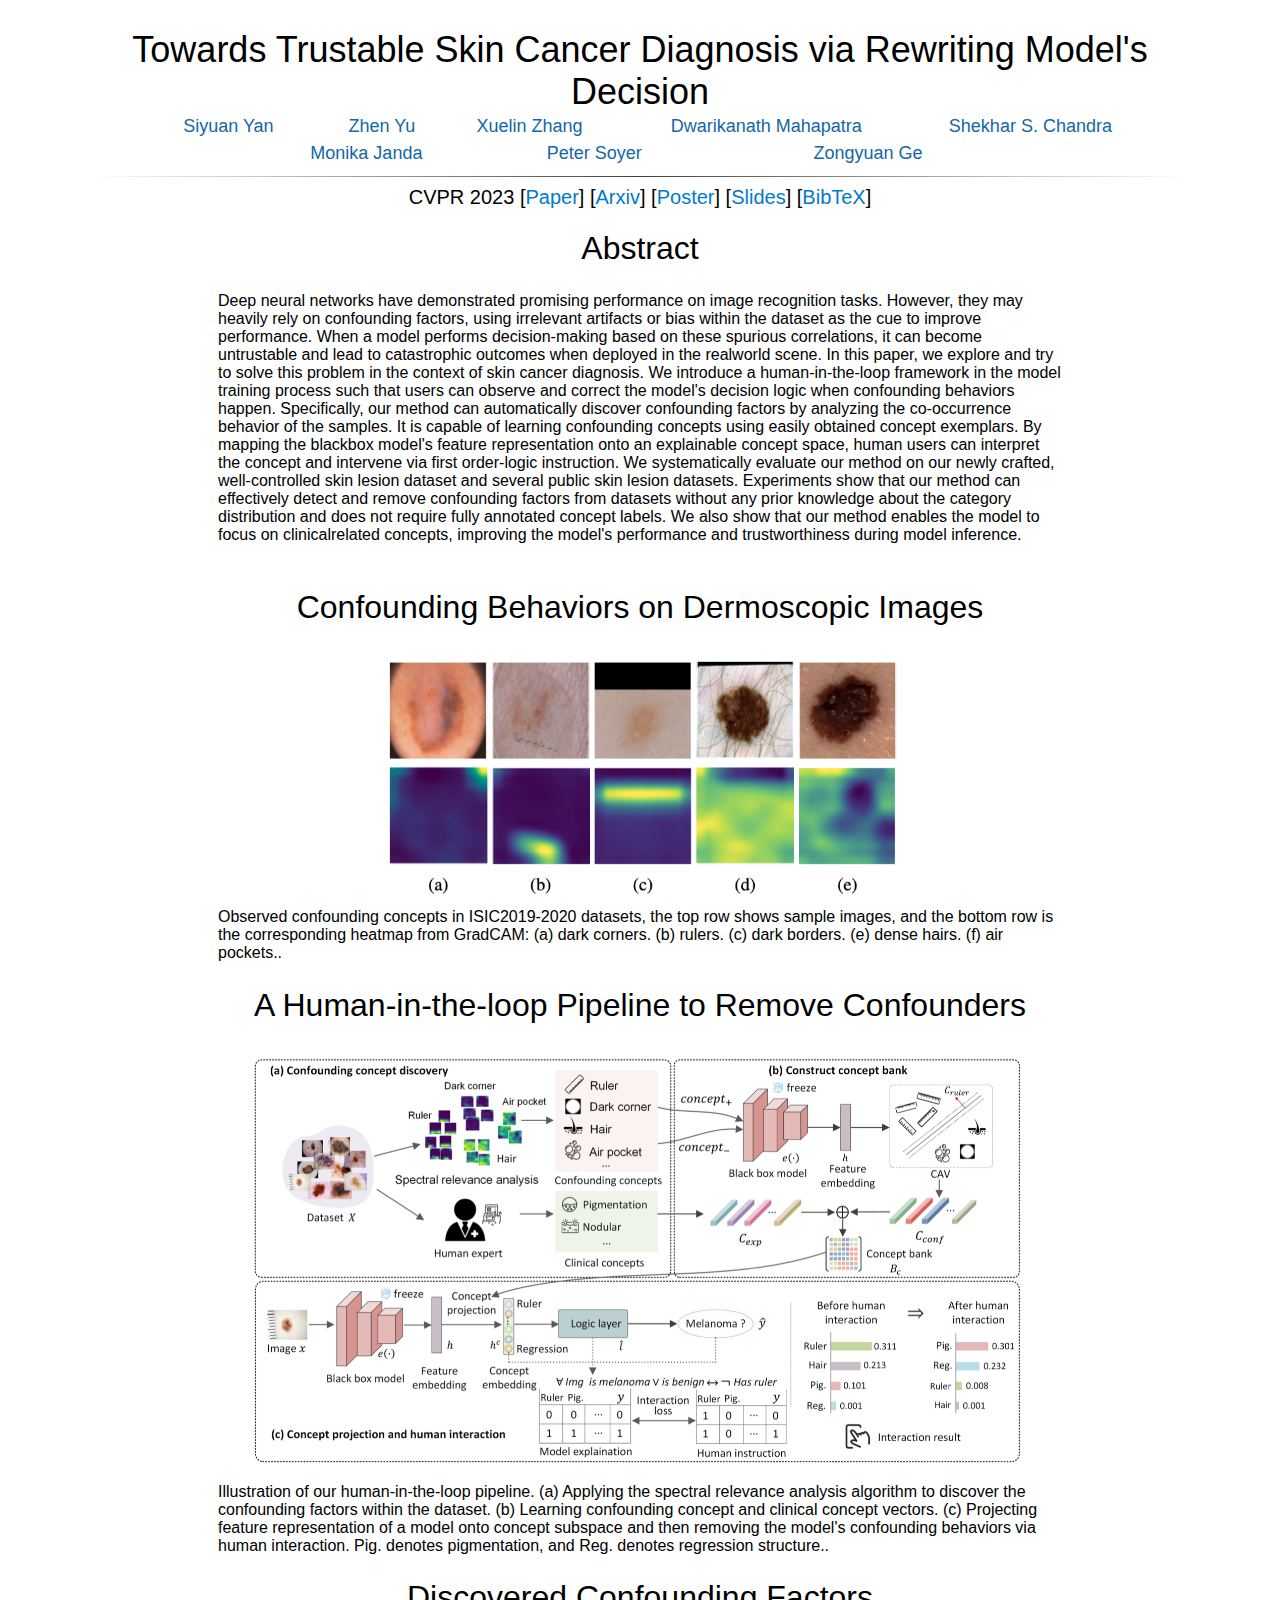
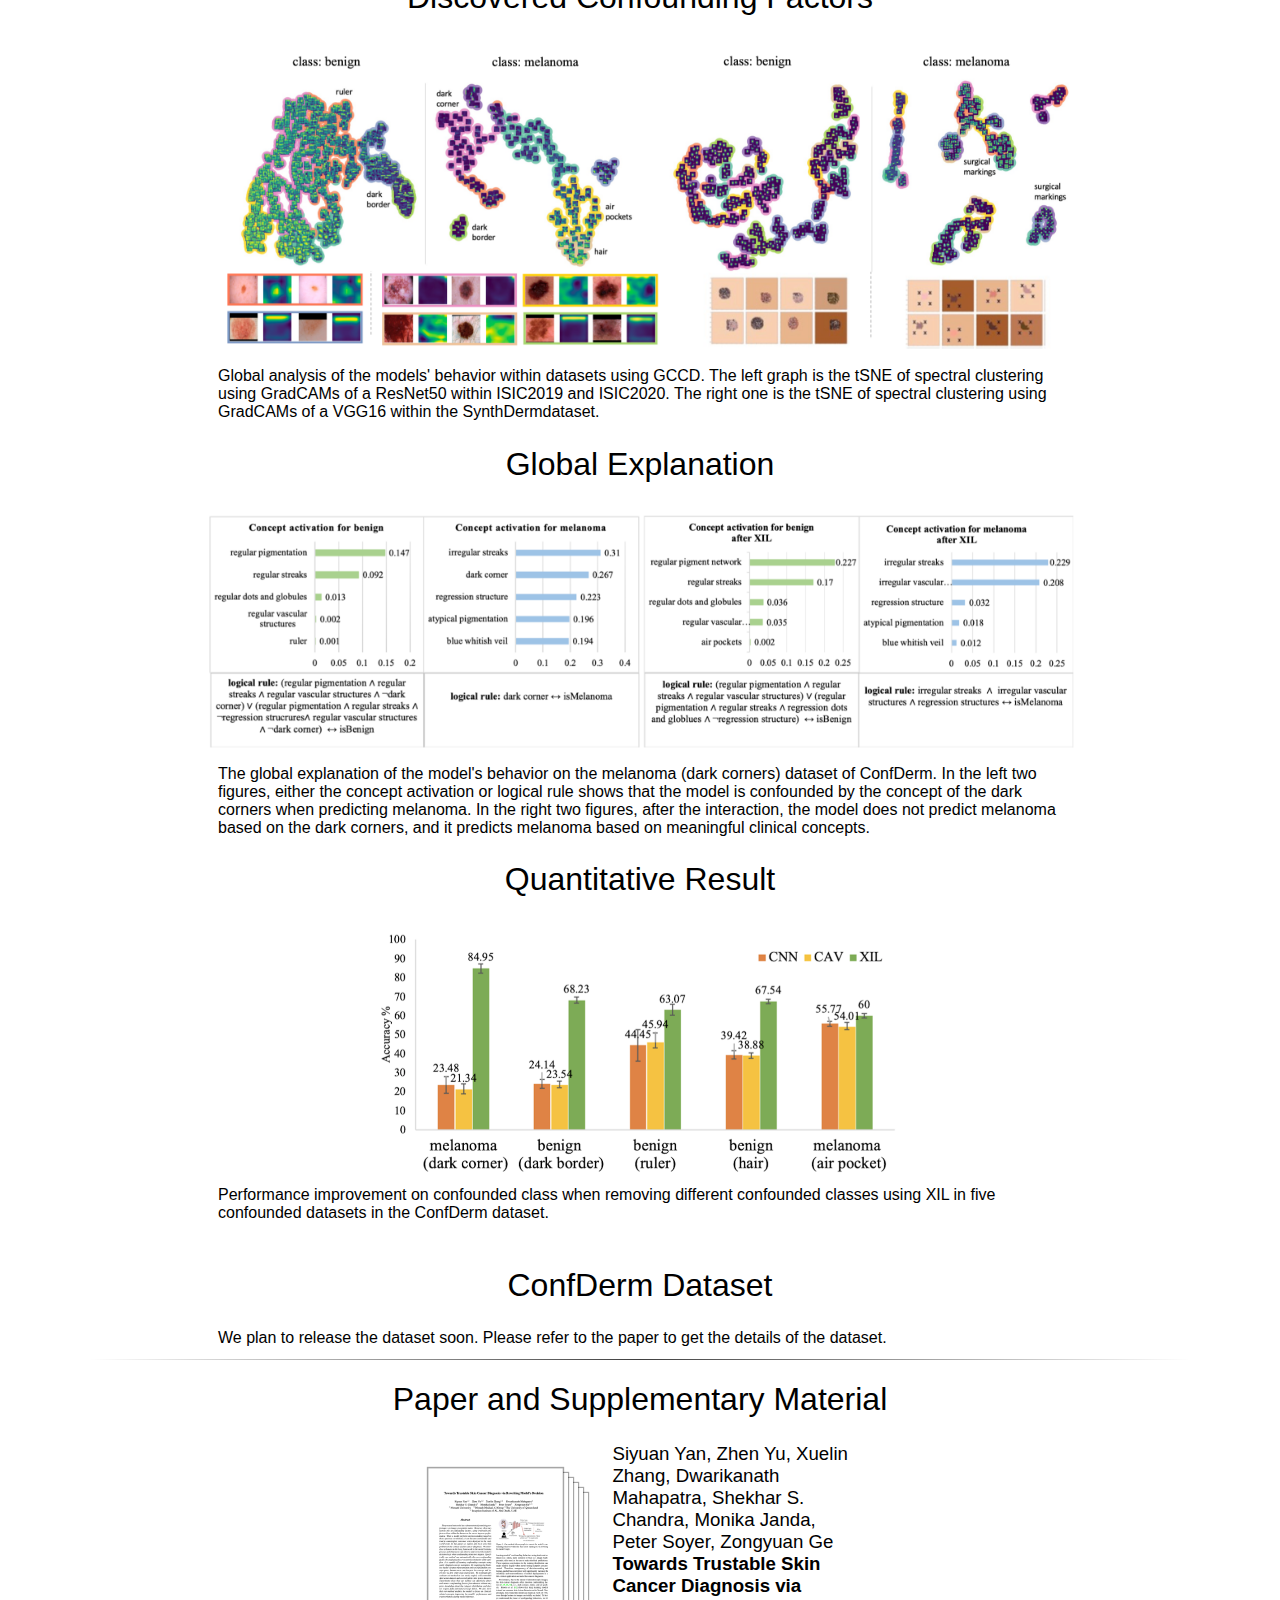
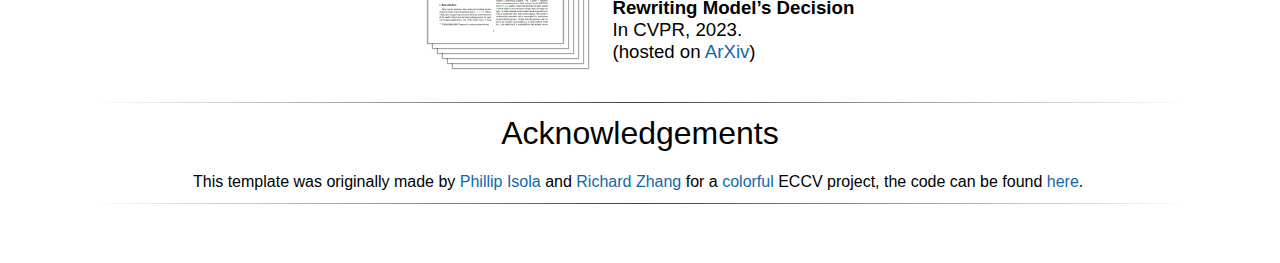
==== commit 8bbd6f63: "add" ====
--- a/projects/trust_derm.html
+++ b/projects/trust_derm.html
@@ -315,7 +315,7 @@
 			<tr>
 				<td width=260px>
 					<center>
-						<img class="round" style="width:1000px" src="./images/gcdd1.png"/>
+						<img class="round" style="width:900px" src="./images/gcdd1.png"/>
 					</center>
 				</td>
 			</tr>
@@ -337,7 +337,7 @@
 			<tr>
 				<td width=260px>
 					<center>
-						<img class="round" style="width:1000px" src="./images/exp1.png"/>
+						<img class="round" style="width:900px" src="./images/exp1.png"/>
 					</center>
 				</td>
 			</tr>
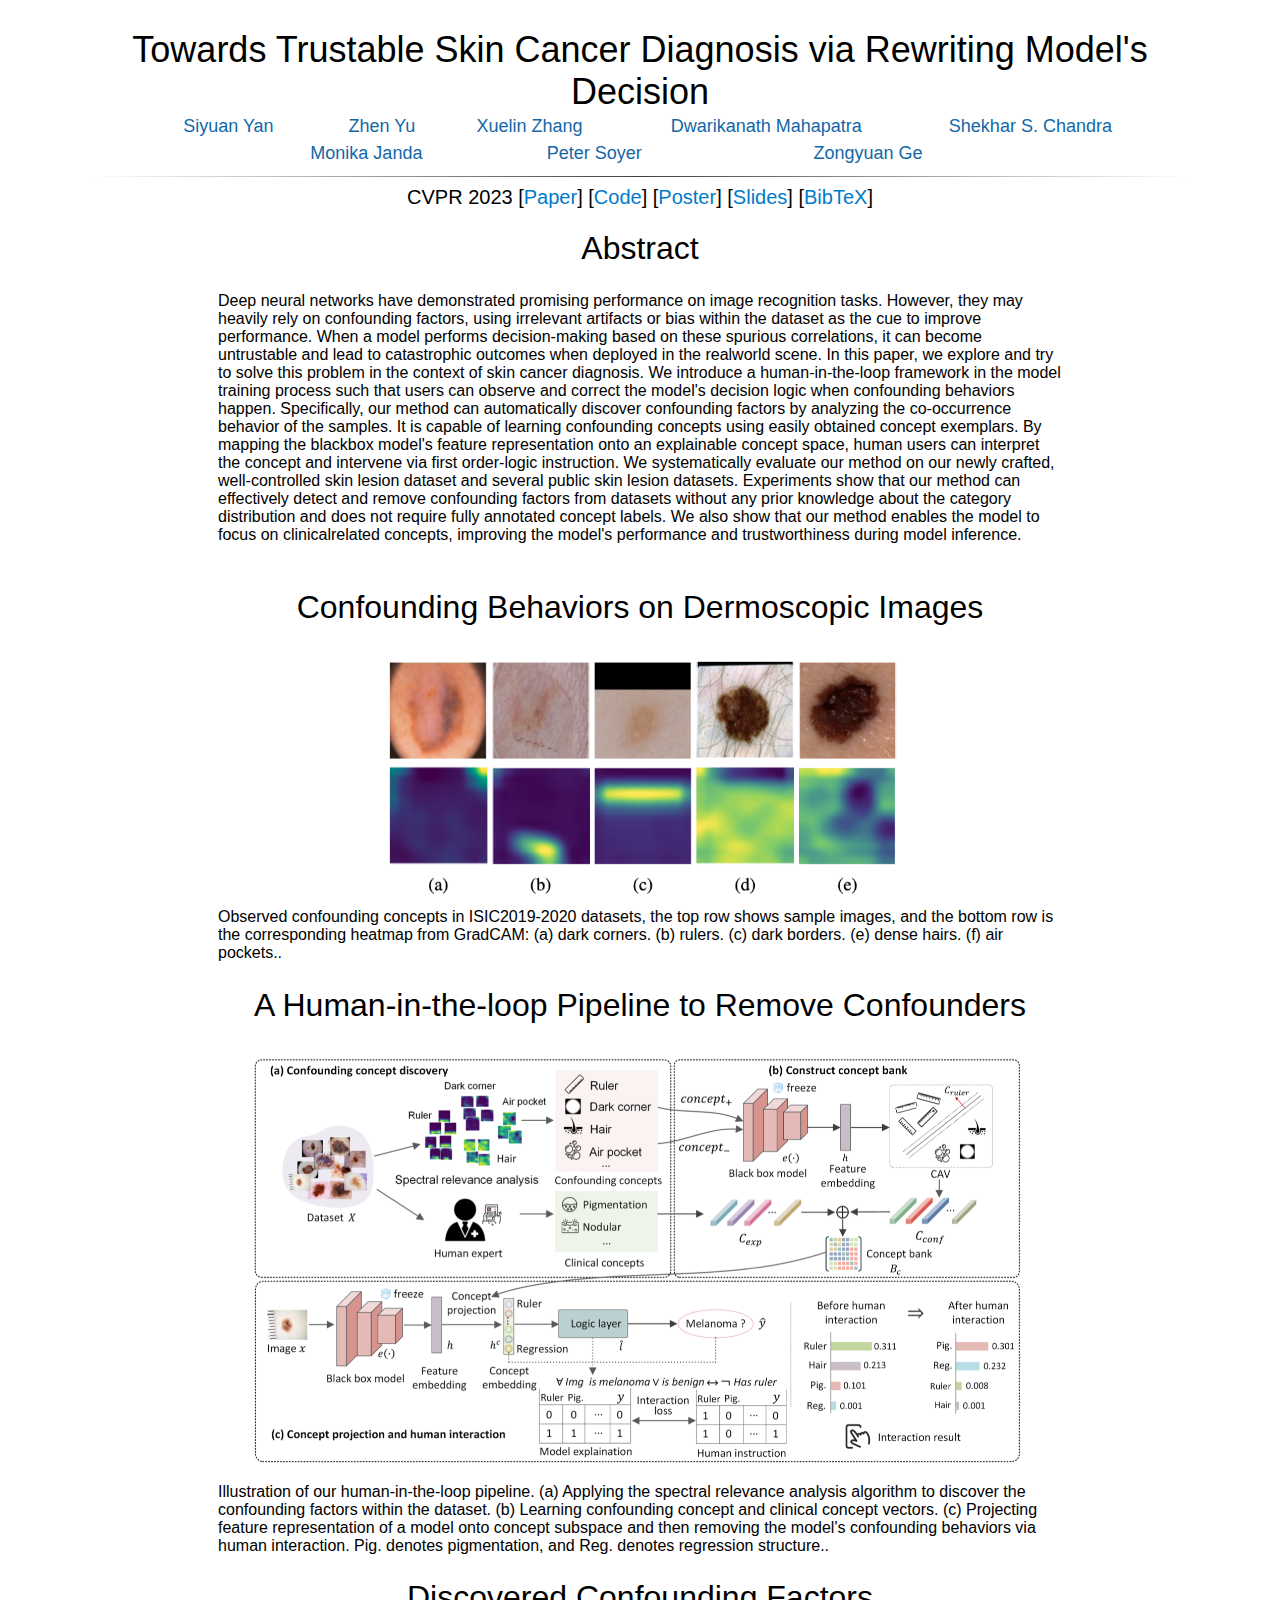
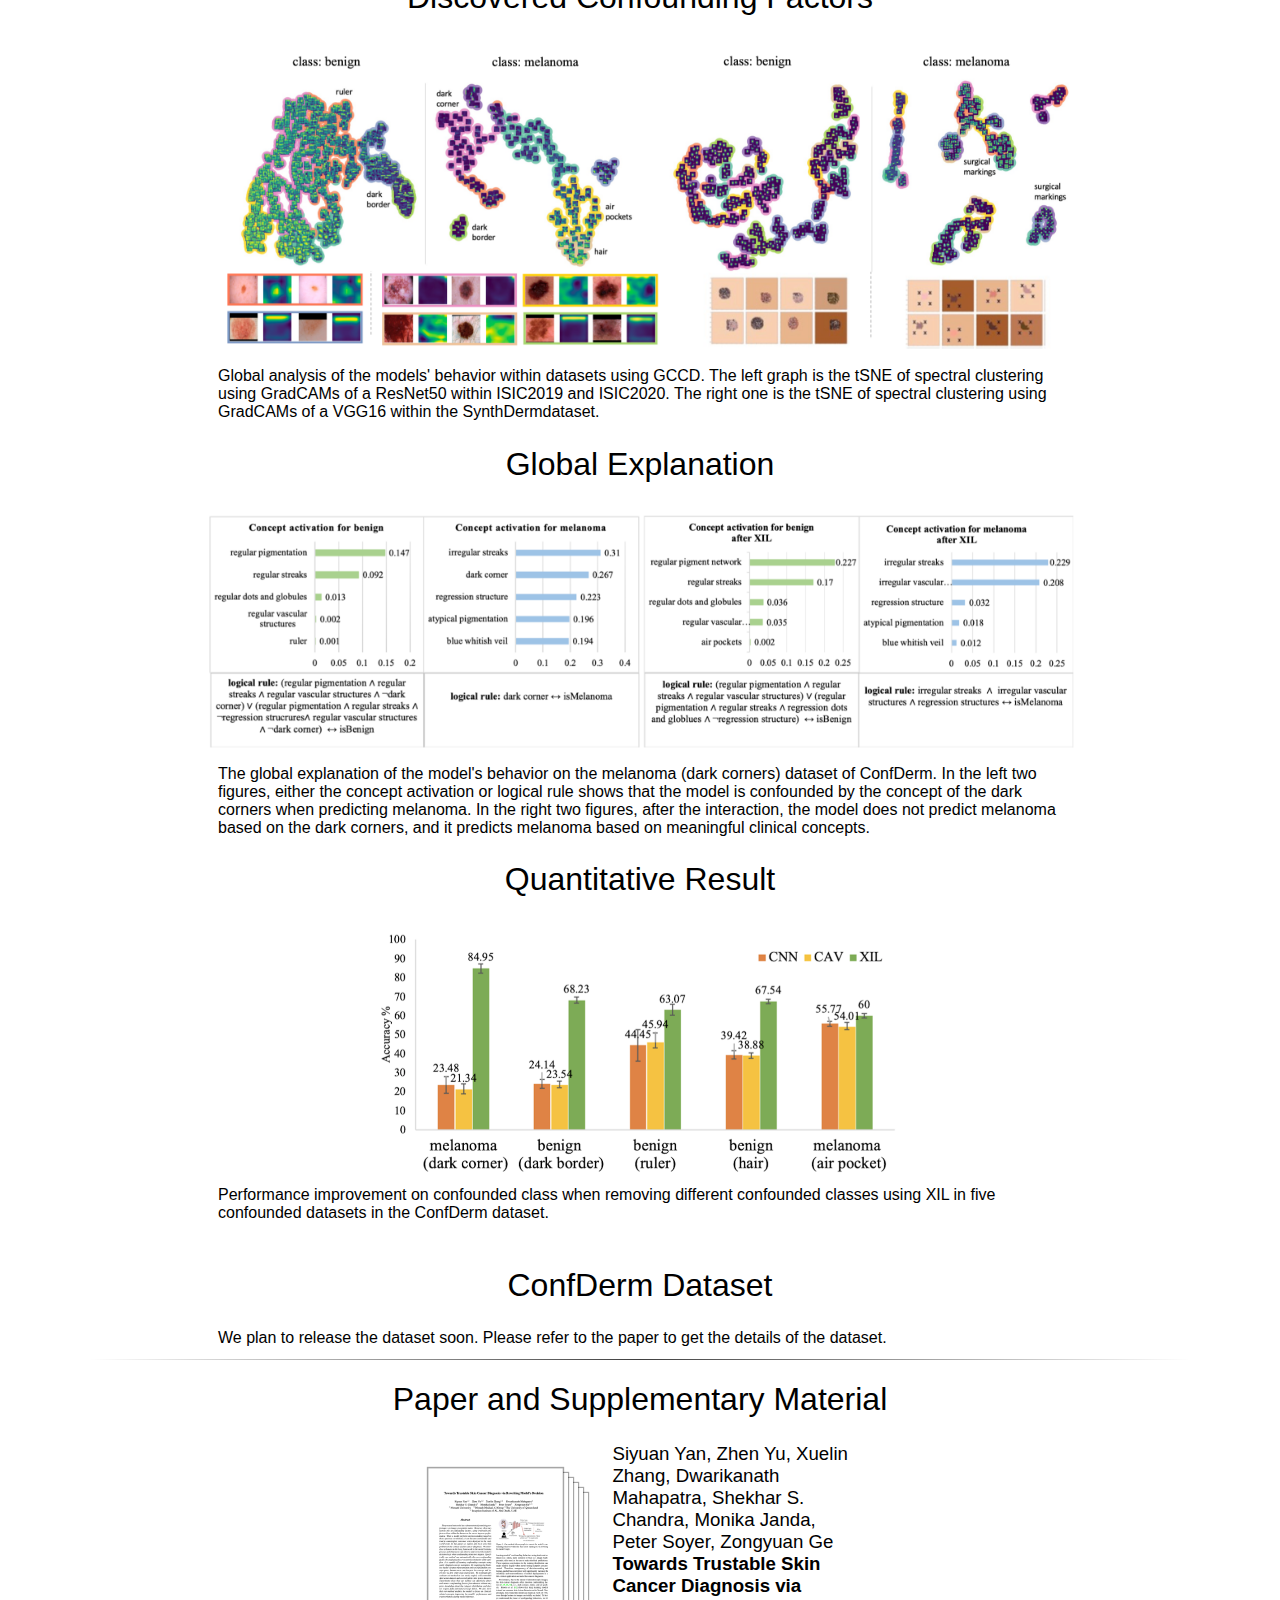
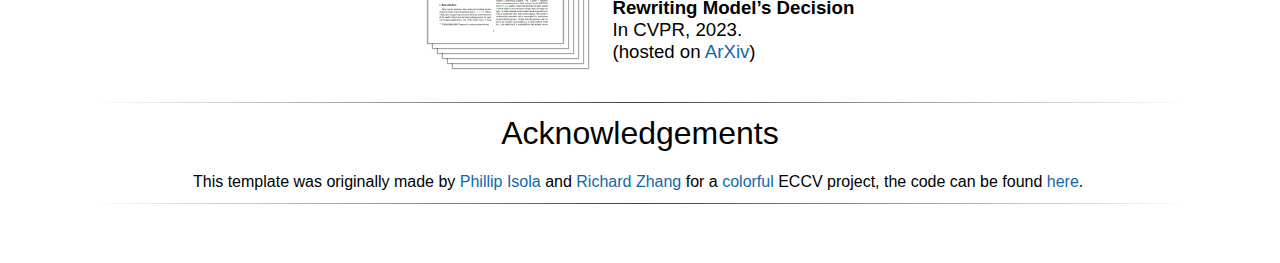
==== commit 815e1206: "add" ====
--- a/projects/trust_derm.html
+++ b/projects/trust_derm.html
@@ -225,7 +225,7 @@
        <span class="gap"></span>
       [<a href="https://arxiv.org/pdf/2303.00885.pdf" target="_blank" style="color:#007acc">Paper</a>]
    <span class="gap"></span>
-      [<a href="https://arxiv.org/pdf/2303.00885.pdf" target="_blank" style="color:#007acc">Arxiv</a>]
+      [<a href="" target="_blank" style="color:#007acc">Code</a>]
        <span class="gap"></span>
       [<a href="" target="_blank" style="color:#007acc">Poster</a>]
        <span class="gap"></span>
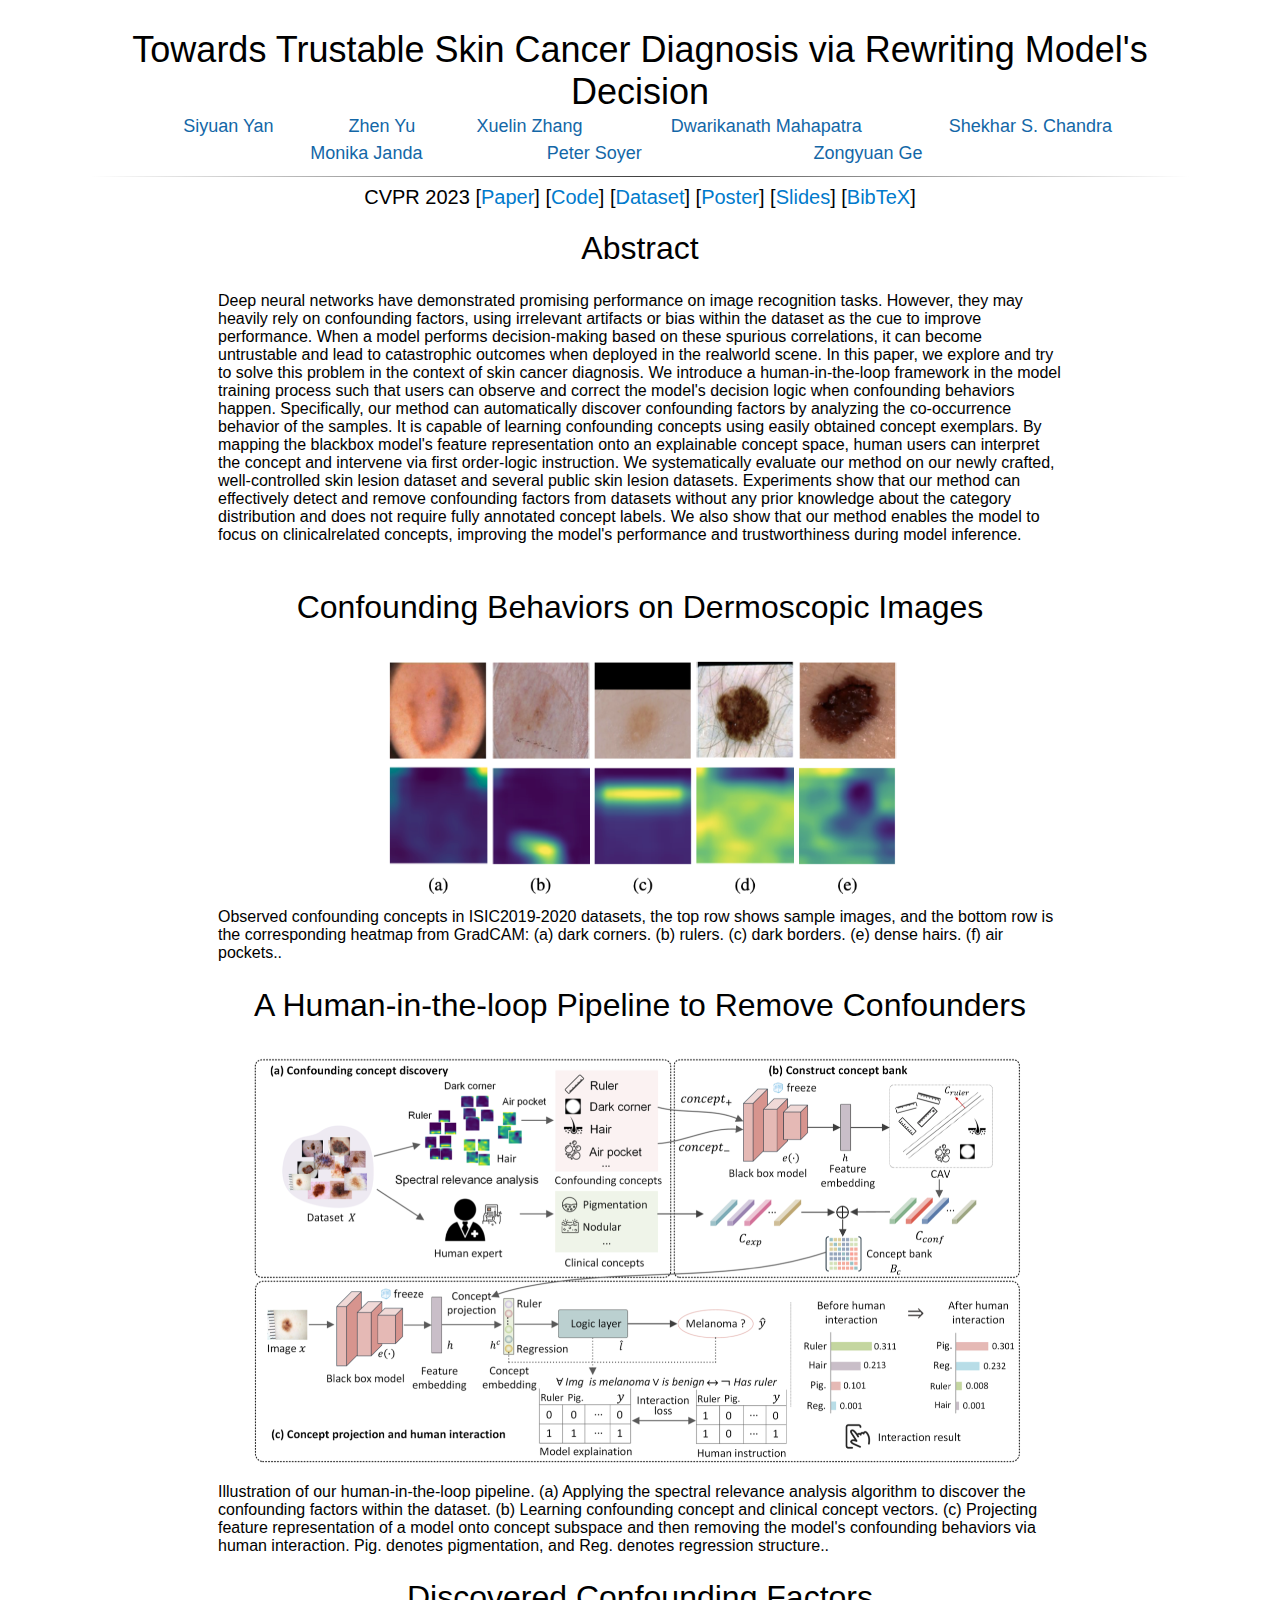
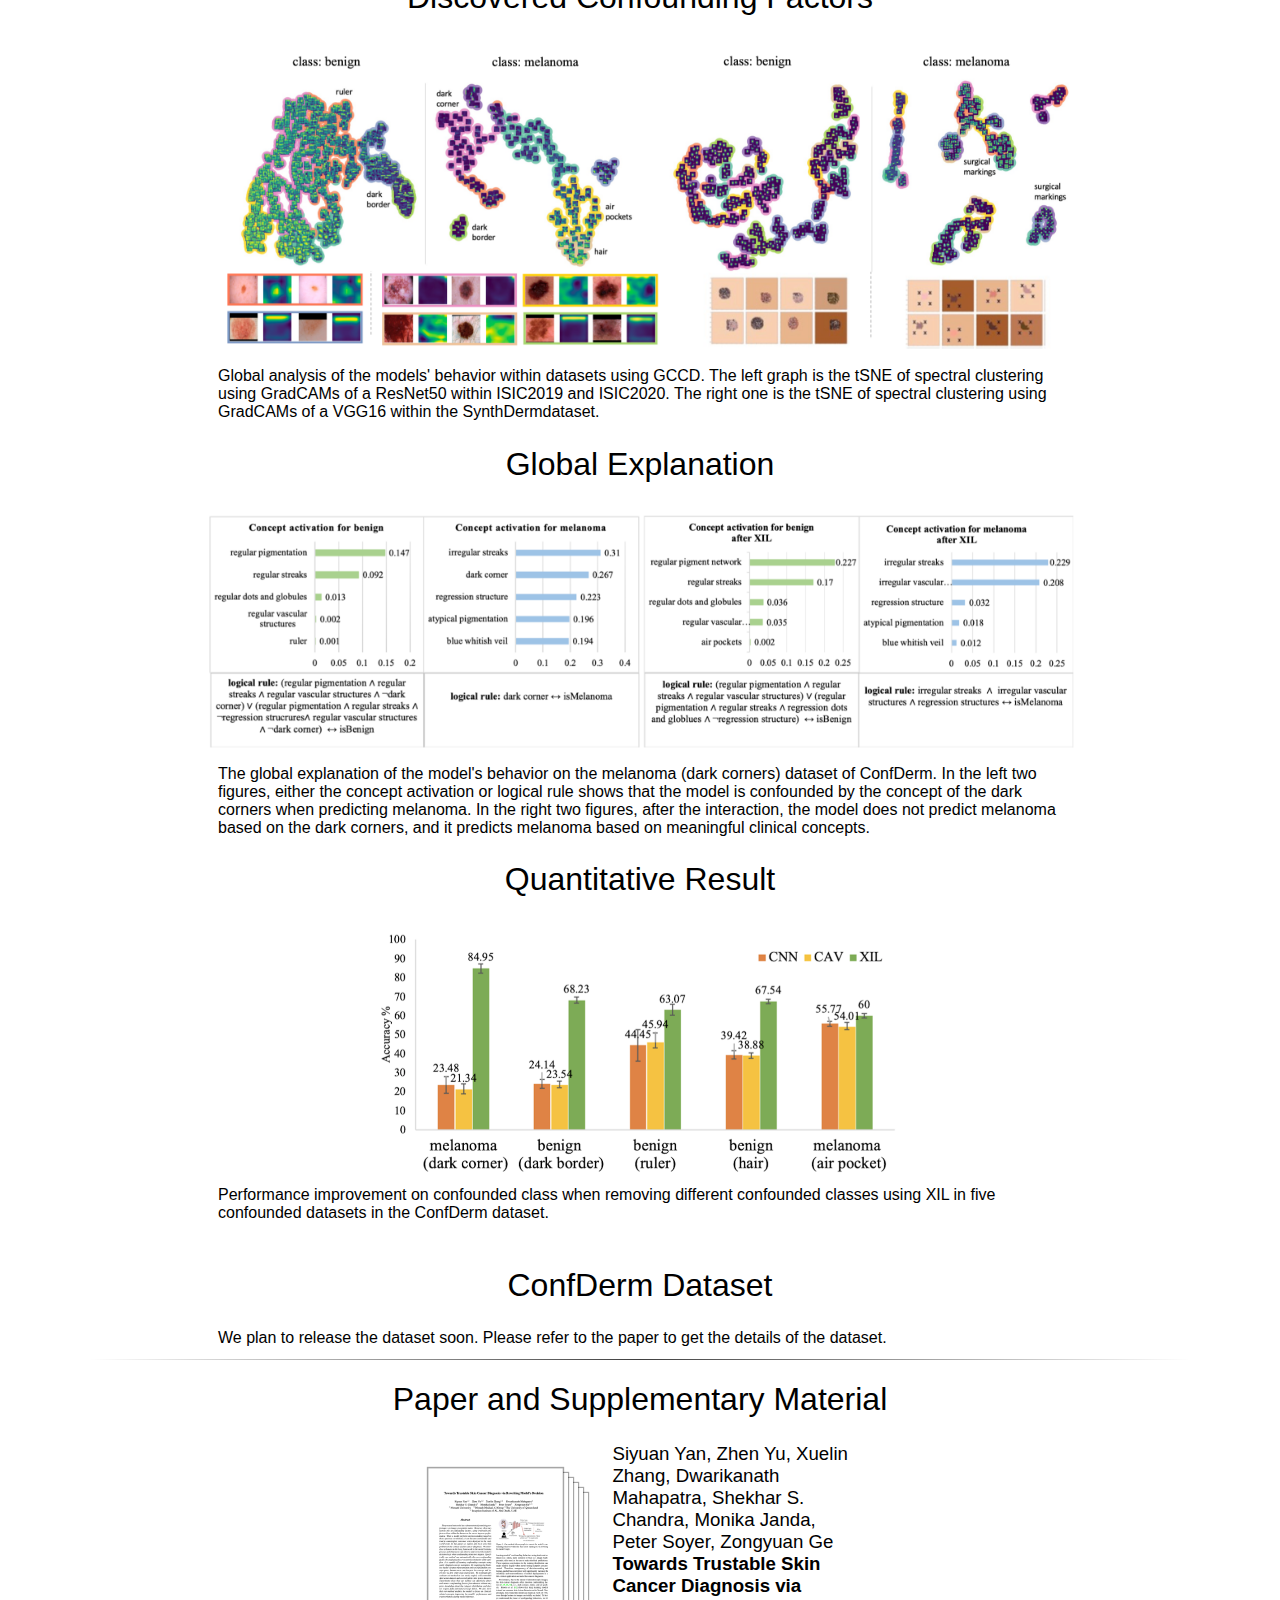
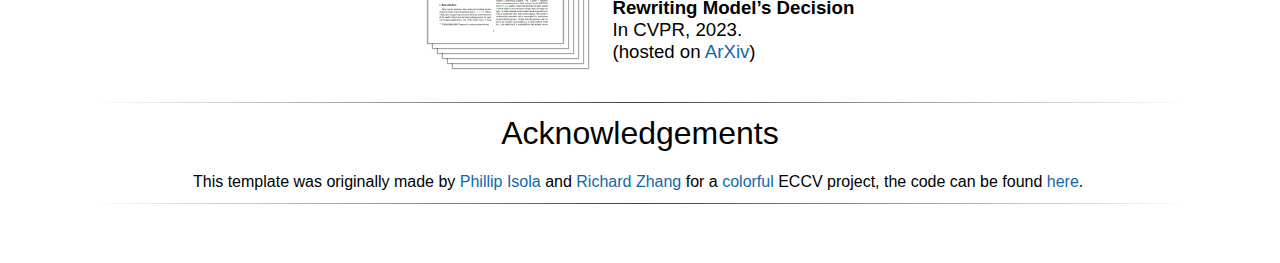
==== commit 5602fd63: "add" ====
--- a/projects/trust_derm.html
+++ b/projects/trust_derm.html
@@ -226,6 +226,8 @@
       [<a href="https://arxiv.org/pdf/2303.00885.pdf" target="_blank" style="color:#007acc">Paper</a>]
    <span class="gap"></span>
       [<a href="" target="_blank" style="color:#007acc">Code</a>]
+       <span class="gap"></span>
+          [<a href="" target="_blank" style="color:#007acc">Dataset</a>]
        <span class="gap"></span>
       [<a href="" target="_blank" style="color:#007acc">Poster</a>]
        <span class="gap"></span>
